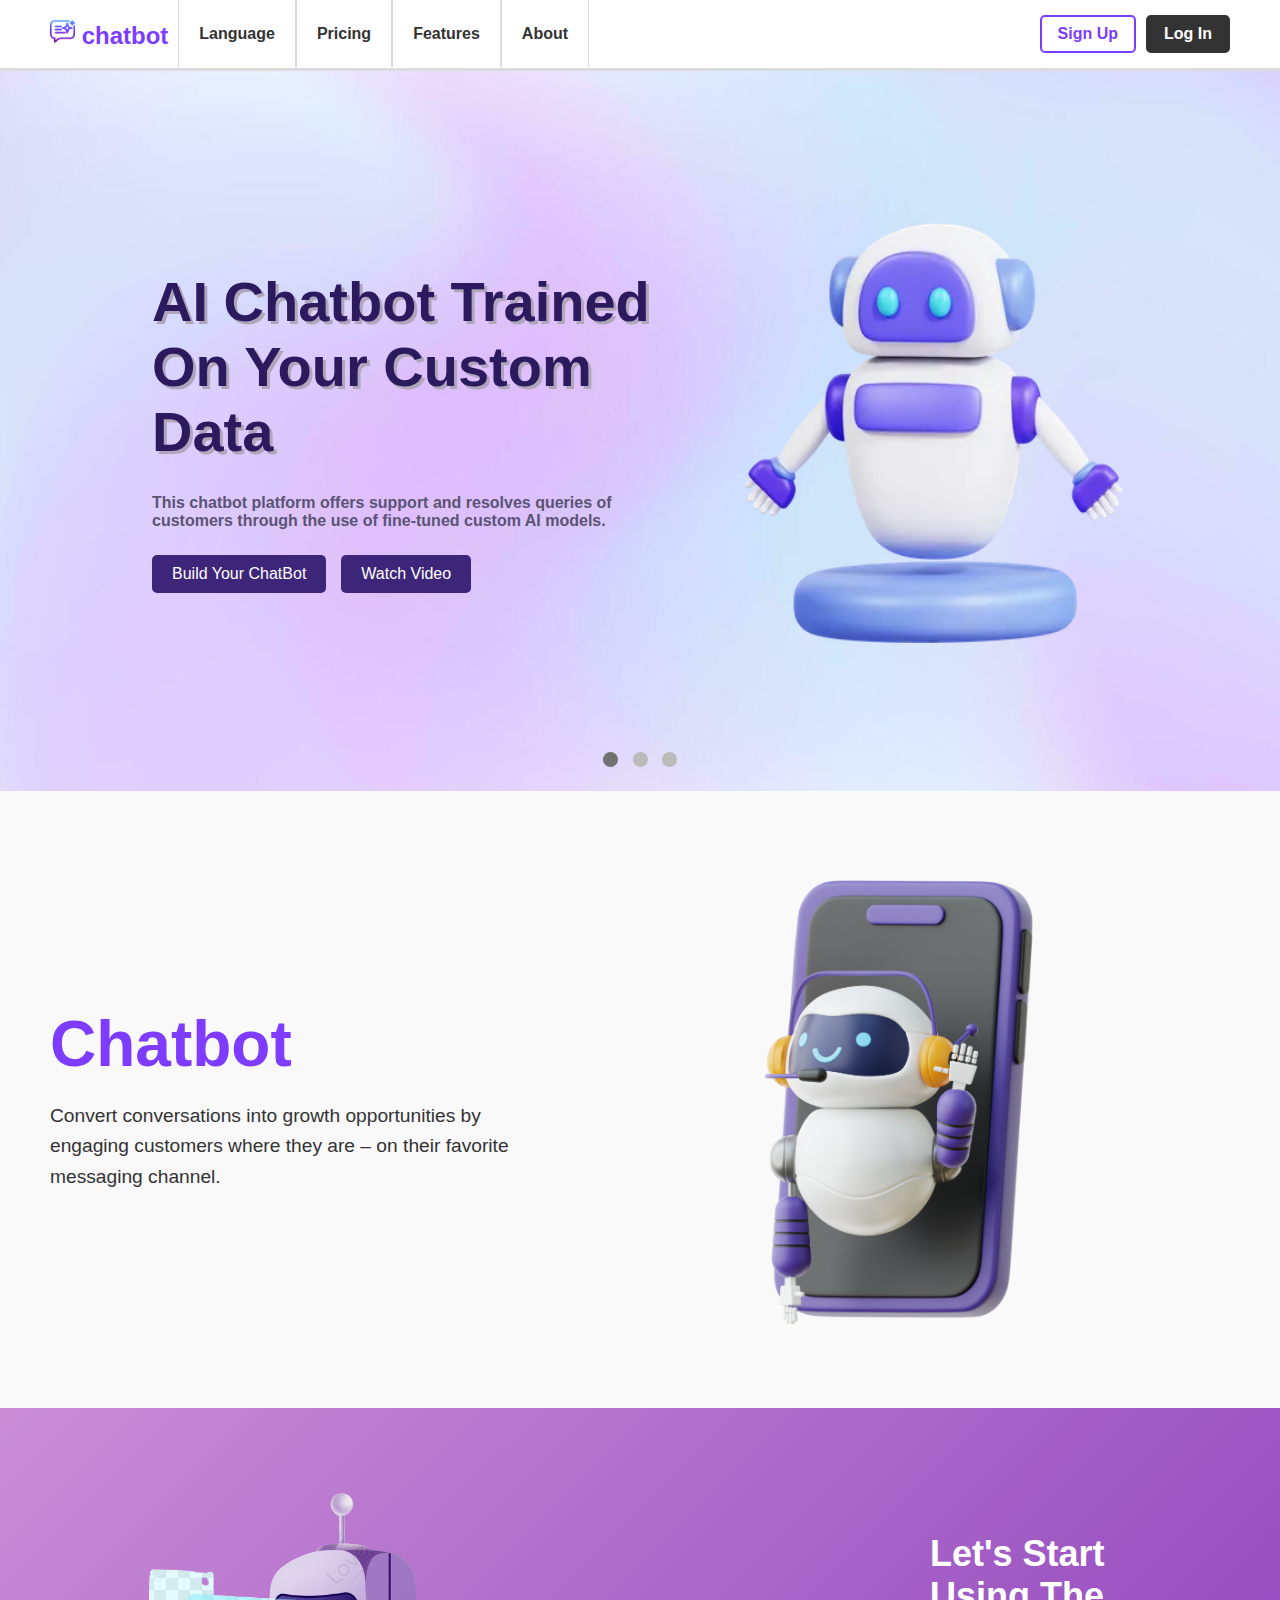
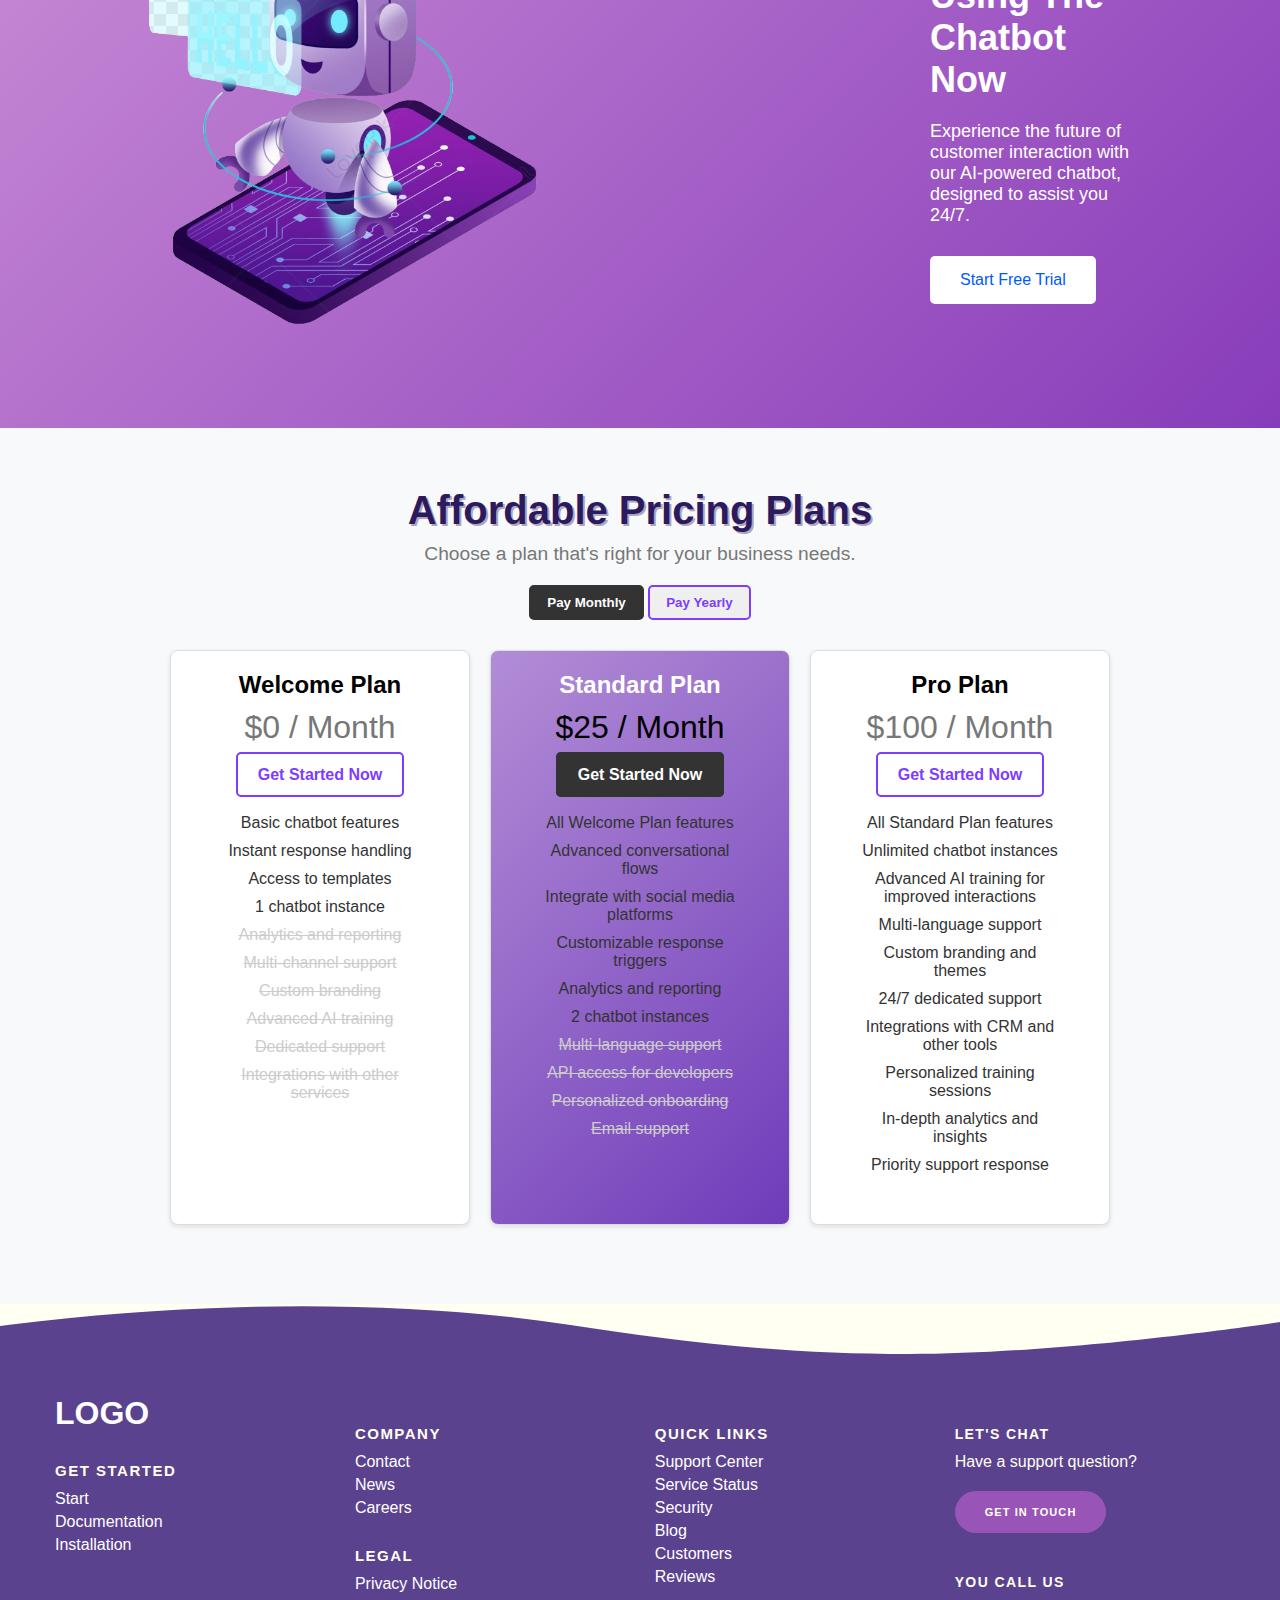
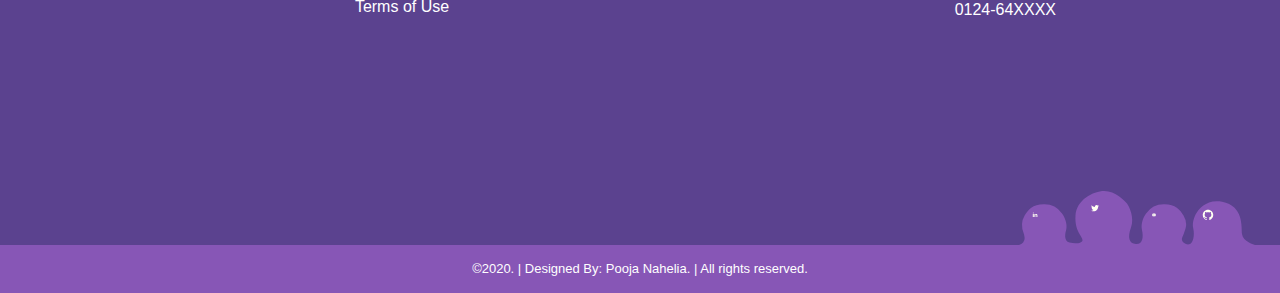
==== Language-Learning-Chatbot/public/index.html @ fe8f0acf "Add files via upload" ====
<!DOCTYPE html>
<html lang="en">
<head>
    <meta charset="UTF-8">
    <meta name="viewport" content="width=device-width, initial-scale=1.0">
    <title>Language Learning Chatbot</title>
    <link rel="stylesheet" href="../public/css/styles.css">
</head>
<body>
    <nav class="navbar">
        <div class="hamburger" id="hamburger">
            <div class="bar"></div>
            <div class="bar"></div>
            <div class="bar"></div>
        </div>
        <div class="logo">
            <a href="#">
                <img src="./images/ai-technology.png" id="logo-icon"alt="Chatbot">
                chatbot
            </a>
        </div>
        <ul class="nav-links" id="nav-links">
            <li class="dropdown">
                <a href="#" class="dropbtn">Language</a>
                <div class="dropdown-content">
                    <a href="#">English</a>
                    <a href="#">French</a>
                    <a href="#">Spanish</a>
                </div>
            </li>
            <li><a href="#">Pricing</a></li>
            <li><a href="#">Features</a></li>
            <li><a href="#">About</a></li>
        </ul>
        <div class="auth-buttons">
            <a href="#" class="signup-btn">Sign Up</a>
            <a href="#" class="login-btn">Log In</a>
        </div>
    </nav>

    <main>
        <!-- Slideshow container for entire hero section -->
        <div class="slideshow-container">
            <!-- First slide -->
            <section class="hero slide fade">
                <div class="hero-text">
                    <h1>AI Chatbot Trained On Your Custom Data</h1>
                    <p>This chatbot platform offers support and resolves queries of customers through the use of fine-tuned custom AI models.</p>
                    <div class="buttons">
                        <a class="button build-btn" href="#">Build Your ChatBot</a>
                        <a class="button watch-video-btn" href="#">Watch Video</a>
                    </div>
                </div>
                <div class="chatbot-image">
                    <img src="../public/images/6605347.webp" alt="Chatbot">
                </div>
            </section>

            <!-- Second slide -->
            <section class="hero slide fade">
                <div class="hero-text">
                    <h1>Transform Your Business with AI</h1>
                    <p>Our platform integrates AI with your business, enhancing customer engagement with powerful chatbots trained on your specific data.</p>
                    <div class="buttons">
                        <a class="button build-btn" href="#">Get Started</a>
                        <a class="button watch-video-btn" href="#">Learn More</a>
                    </div>
                </div>
            </section>

            <!-- Third slide -->
            <section class="hero slide fade">
                <div class="hero-text">
                    <h1>Enhance Your Customer Experience</h1>
                    <p>Provide 24/7 customer support and boost satisfaction using AI-powered chatbots tailored to your audience.</p>
                    <div class="buttons">
                        <a class="button build-btn" href="#">Start Now</a>
                        <a class="button watch-video-btn" href="#">Explore</a>
                    </div>
                </div>
            </section>
            <div class="slideshow-dots">
                <span class="dot" onclick="currentSlide(1)"></span>
                <span class="dot" onclick="currentSlide(2)"></span>
                <span class="dot" onclick="currentSlide(3)"></span>
            </div>
        </div>
        
        <!-- Chatbot Section -->
        <section class="chatbot-section">
            <div class="chatbot-container">
                <div class="chatbot-text">
                    <h2>Chatbot</h2>
                    <p>Convert conversations into growth opportunities by engaging customers where they are – on their favorite messaging channel.</p>
                </div>
                <div class="chatbot1-image">
                    <img src="./images/WhyConvoAi.png" alt="ConvoAI Illustration">
                </div>
            </div>
        </section>

       
    </main>
    <section class="block-section"> 
        <div class="block-image">
            <img src="./images/Intelligent-robot-digital-life-intelligence-technological-sense-luminous-efficiency_133025_wh860-removebg.png" alt="Chatbot Image" class="block-img">
        </div>
        <div class="block-content">
            <h1>Let's Start Using The Chatbot Now</h1>
            <p>Experience the future of customer interaction with our AI-powered chatbot, designed to assist you 24/7.</p>
            <button class="cta-btn">Start Free Trial</button>
        </div>
    </section>
    
    <!-- Pricing Section -->
    <section class="pricing-plans">
        <h1>Affordable Pricing Plans</h1>
        <p>Choose a plan that's right for your business needs.</p>
        <div class="toggle-buttons">
            <button class="toggle-btn active">Pay Monthly</button>
            <button class="toggle-btn">Pay Yearly</button>
        </div>
        <div class="plans-container">
            <!-- Welcome Plan -->
            <div class="plan">
                <h3>Welcome Plan</h3>
                <p class="price">$0 / Month</p>
                <a href="#" class="plan-btn">Get Started Now</a>
                <ul class="features-list" style="margin: 30px;">
                    <li>Basic chatbot features</li>
                    <li>Instant response handling</li>
                    <li>Access to templates</li>
                    <li>1 chatbot instance</li>
                    <li class="disabled">Analytics and reporting</li>
                    <li class="disabled">Multi-channel support</li>
                    <li class="disabled">Custom branding</li>
                    <li class="disabled">Advanced AI training</li>
                    <li class="disabled">Dedicated support</li>
                    <li class="disabled">Integrations with other services</li>
                </ul>
            </div>
            <!-- Standard Plan (Most Popular) -->
            <div class="plan popular">
                <h3>Standard Plan</h3>
                <p class="price" style="color: black;">$25 / Month</p>
                <a href="#" class="plan-btn">Get Started Now</a>
                <ul class="features-list" style="margin: 30px;">
                    <li>All Welcome Plan features</li>
                    <li>Advanced conversational flows</li>
                    <li>Integrate with social media platforms</li>
                    <li>Customizable response triggers</li>
                    <li>Analytics and reporting</li>
                    <li>2 chatbot instances</li>
                    <li class="disabled">Multi-language support</li>
                    <li class="disabled">API access for developers</li>
                    <li class="disabled">Personalized onboarding</li>
                    <li class="disabled">Email support</li>
                </ul>
            </div>
            <!-- Pro Plan -->
            <div class="plan">
                <h3>Pro Plan</h3>
                <p class="price">$100 / Month</p>
                <a href="#" class="plan-btn">Get Started Now</a>
                <ul class="features-list" style="margin: 30px;">
                    <li>All Standard Plan features</li>
                    <li>Unlimited chatbot instances</li>
                    <li>Advanced AI training for improved interactions</li>
                    <li>Multi-language support</li>
                    <li>Custom branding and themes</li>
                    <li>24/7 dedicated support</li>
                    <li>Integrations with CRM and other tools</li>
                    <li>Personalized training sessions</li>
                    <li>In-depth analytics and insights</li>
                    <li>Priority support response</li>
                </ul>
            </div>
        </div>
    </section>
    


<div class="pg-footer">
    <footer class="footer">
      <svg class="footer-wave-svg" xmlns="http://www.w3.org/2000/svg" viewBox="0 0 1200 100" preserveAspectRatio="none">
        <path class="footer-wave-path" d="M851.8,100c125,0,288.3-45,348.2-64V0H0v44c3.7-1,7.3-1.9,11-2.9C80.7,22,151.7,10.8,223.5,6.3C276.7,2.9,330,4,383,9.8 c52.2,5.7,103.3,16.2,153.4,32.8C623.9,71.3,726.8,100,851.8,100z"></path>
      </svg>
      <div class="footer-content">
        <div class="footer-content-column">
          <div class="footer-logo">
            <a class="footer-logo-link" href="#">
              <span class="hidden-link-text">LOGO</span>
              <h1>LOGO</h1>
            </a>
          </div>
          <div class="footer-menu">
            <h2 class="footer-menu-name"> Get Started</h2>
            <ul id="menu-get-started" class="footer-menu-list">
              <li class="menu-item menu-item-type-post_type menu-item-object-product">
                <a href="#">Start</a>
              </li>
              <li class="menu-item menu-item-type-post_type menu-item-object-product">
                <a href="#">Documentation</a>
              </li>
              <li class="menu-item menu-item-type-post_type menu-item-object-product">
                <a href="#">Installation</a>
              </li>
            </ul>
          </div>
        </div>
        <div class="footer-content-column">
          <div class="footer-menu">
            <h2 class="footer-menu-name"> Company</h2>
            <ul id="menu-company" class="footer-menu-list">
              <li class="menu-item menu-item-type-post_type menu-item-object-page">
                <a href="#">Contact</a>
              </li>
              <li class="menu-item menu-item-type-taxonomy menu-item-object-category">
                <a href="#">News</a>
              </li>
              <li class="menu-item menu-item-type-post_type menu-item-object-page">
                <a href="#">Careers</a>
              </li>
            </ul>
          </div>
          <div class="footer-menu">
            <h2 class="footer-menu-name"> Legal</h2>
            <ul id="menu-legal" class="footer-menu-list">
              <li class="menu-item menu-item-type-post_type menu-item-object-page menu-item-privacy-policy menu-item-170434">
                <a href="#">Privacy Notice</a>
              </li>
              <li class="menu-item menu-item-type-post_type menu-item-object-page">
                <a href="#">Terms of Use</a>
              </li>
            </ul>
          </div>
        </div>
        <div class="footer-content-column">
          <div class="footer-menu">
            <h2 class="footer-menu-name"> Quick Links</h2>
            <ul id="menu-quick-links" class="footer-menu-list">
              <li class="menu-item menu-item-type-custom menu-item-object-custom">
                <a target="_blank" rel="noopener noreferrer" href="#">Support Center</a>
              </li>
              <li class="menu-item menu-item-type-custom menu-item-object-custom">
                <a target="_blank" rel="noopener noreferrer" href="#">Service Status</a>
              </li>
              <li class="menu-item menu-item-type-post_type menu-item-object-page">
                <a href="#">Security</a>
              </li>
              <li class="menu-item menu-item-type-post_type menu-item-object-page">
                <a href="#">Blog</a>
              </li>
              <li class="menu-item menu-item-type-post_type_archive menu-item-object-customer">
                <a href="#">Customers</a></li>
              <li class="menu-item menu-item-type-post_type menu-item-object-page">
                <a href="#">Reviews</a>
              </li>
            </ul>
          </div>
        </div>
        <div class="footer-content-column">
          <div class="footer-call-to-action">
            <h2 class="footer-call-to-action-title"> Let's Chat</h2>
            <p class="footer-call-to-action-description"> Have a support question?</p>
            <a class="footer-call-to-action-button button" href="#" target="_self"> Get in Touch </a>
          </div>
          <div class="footer-call-to-action">
            <h2 class="footer-call-to-action-title"> You Call Us</h2>
            <p class="footer-call-to-action-link-wrapper"> <a class="footer-call-to-action-link" href="tel:0124-64XXXX" target="_self"> 0124-64XXXX </a></p>
          </div>
        </div>
        <div class="footer-social-links"> <svg class="footer-social-amoeba-svg" xmlns="http://www.w3.org/2000/svg" viewBox="0 0 236 54">
            <path class="footer-social-amoeba-path" d="M223.06,43.32c-.77-7.2,1.87-28.47-20-32.53C187.78,8,180.41,18,178.32,20.7s-5.63,10.1-4.07,16.7-.13,15.23-4.06,15.91-8.75-2.9-6.89-7S167.41,36,167.15,33a18.93,18.93,0,0,0-2.64-8.53c-3.44-5.5-8-11.19-19.12-11.19a21.64,21.64,0,0,0-18.31,9.18c-2.08,2.7-5.66,9.6-4.07,16.69s.64,14.32-6.11,13.9S108.35,46.5,112,36.54s-1.89-21.24-4-23.94S96.34,0,85.23,0,57.46,8.84,56.49,24.56s6.92,20.79,7,24.59c.07,2.75-6.43,4.16-12.92,2.38s-4-10.75-3.46-12.38c1.85-6.6-2-14-4.08-16.69a21.62,21.62,0,0,0-18.3-9.18C13.62,13.28,9.06,19,5.62,24.47A18.81,18.81,0,0,0,3,33a21.85,21.85,0,0,0,1.58,9.08,16.58,16.58,0,0,1,1.06,5A6.75,6.75,0,0,1,0,54H236C235.47,54,223.83,50.52,223.06,43.32Z"></path>
          </svg>
          <a class="footer-social-link linkedin" href="#" target="_blank">
            <span class="hidden-link-text">Linkedin</span>
            <svg class="footer-social-icon-svg" xmlns="http://www.w3.org/2000/svg"
              viewBox="0 0 30 30">
              <path class="footer-social-icon-path" d="M9,25H4V10h5V25z M6.501,8C5.118,8,4,6.879,4,5.499S5.12,3,6.501,3C7.879,3,9,4.121,9,5.499C9,6.879,7.879,8,6.501,8z M27,25h-4.807v-7.3c0-1.741-0.033-3.98-2.499-3.98c-2.503,0-2.888,1.896-2.888,3.854V25H12V9.989h4.614v2.051h0.065 c0.642-1.18,2.211-2.424,4.551-2.424c4.87,0,5.77,3.109,5.77,7.151C27,16.767,27,25,27,25z"></path>
            </svg>
          </a>
          <a class="footer-social-link twitter" href="#" target="_blank">
            <span class="hidden-link-text">Twitter</span>
            <svg class="footer-social-icon-svg" xmlns="http://www.w3.org/2000/svg" viewBox="0 0 26 26">
              <path class="footer-social-icon-path" d="M 25.855469 5.574219 C 24.914063 5.992188 23.902344 6.273438 22.839844 6.402344 C 23.921875 5.75 24.757813 4.722656 25.148438 3.496094 C 24.132813 4.097656 23.007813 4.535156 21.8125 4.769531 C 20.855469 3.75 19.492188 3.113281 17.980469 3.113281 C 15.082031 3.113281 12.730469 5.464844 12.730469 8.363281 C 12.730469 8.773438 12.777344 9.175781 12.867188 9.558594 C 8.503906 9.339844 4.636719 7.246094 2.046875 4.070313 C 1.59375 4.847656 1.335938 5.75 1.335938 6.714844 C 1.335938 8.535156 2.261719 10.140625 3.671875 11.082031 C 2.808594 11.054688 2 10.820313 1.292969 10.425781 C 1.292969 10.449219 1.292969 10.46875 1.292969 10.492188 C 1.292969 13.035156 3.101563 15.15625 5.503906 15.640625 C 5.0625 15.761719 4.601563 15.824219 4.121094 15.824219 C 3.78125 15.824219 3.453125 15.792969 3.132813 15.730469 C 3.800781 17.8125 5.738281 19.335938 8.035156 19.375 C 6.242188 20.785156 3.976563 21.621094 1.515625 21.621094 C 1.089844 21.621094 0.675781 21.597656 0.265625 21.550781 C 2.585938 23.039063 5.347656 23.90625 8.3125 23.90625 C 17.96875 23.90625 23.25 15.90625 23.25 8.972656 C 23.25 8.742188 23.246094 8.515625 23.234375 8.289063 C 24.261719 7.554688 25.152344 6.628906 25.855469 5.574219 "></path>
            </svg>
          </a>
          <a class="footer-social-link youtube" href="#" target="_blank">
            <span class="hidden-link-text">Youtube</span>
            <svg class="footer-social-icon-svg" xmlns="http://www.w3.org/2000/svg" viewBox="0 0 30 30">
              <path class="footer-social-icon-path" d="M 15 4 C 10.814 4 5.3808594 5.0488281 5.3808594 5.0488281 L 5.3671875 5.0644531 C 3.4606632 5.3693645 2 7.0076245 2 9 L 2 15 L 2 15.001953 L 2 21 L 2 21.001953 A 4 4 0 0 0 5.3769531 24.945312 L 5.3808594 24.951172 C 5.3808594 24.951172 10.814 26.001953 15 26.001953 C 19.186 26.001953 24.619141 24.951172 24.619141 24.951172 L 24.621094 24.949219 A 4 4 0 0 0 28 21.001953 L 28 21 L 28 15.001953 L 28 15 L 28 9 A 4 4 0 0 0 24.623047 5.0546875 L 24.619141 5.0488281 C 24.619141 5.0488281 19.186 4 15 4 z M 12 10.398438 L 20 15 L 12 19.601562 L 12 10.398438 z"></path>
            </svg>
          </a>
          <a class="footer-social-link github" href="#" target="_blank">
            <span class="hidden-link-text">Github</span>
            <svg class="footer-social-icon-svg" xmlns="http://www.w3.org/2000/svg" viewBox="0 0 32 32">
              <path class="footer-social-icon-path" d="M 16 4 C 9.371094 4 4 9.371094 4 16 C 4 21.300781 7.4375 25.800781 12.207031 27.386719 C 12.808594 27.496094 13.027344 27.128906 13.027344 26.808594 C 13.027344 26.523438 13.015625 25.769531 13.011719 24.769531 C 9.671875 25.492188 8.96875 23.160156 8.96875 23.160156 C 8.421875 21.773438 7.636719 21.402344 7.636719 21.402344 C 6.546875 20.660156 7.71875 20.675781 7.71875 20.675781 C 8.921875 20.761719 9.554688 21.910156 9.554688 21.910156 C 10.625 23.746094 12.363281 23.214844 13.046875 22.910156 C 13.15625 22.132813 13.46875 21.605469 13.808594 21.304688 C 11.144531 21.003906 8.34375 19.972656 8.34375 15.375 C 8.34375 14.0625 8.8125 12.992188 9.578125 12.152344 C 9.457031 11.851563 9.042969 10.628906 9.695313 8.976563 C 9.695313 8.976563 10.703125 8.65625 12.996094 10.207031 C 13.953125 9.941406 14.980469 9.808594 16 9.804688 C 17.019531 9.808594 18.046875 9.941406 19.003906 10.207031 C 21.296875 8.65625 22.300781 8.976563 22.300781 8.976563 C 22.957031 10.628906 22.546875 11.851563 22.421875 12.152344 C 23.191406 12.992188 23.652344 14.0625 23.652344 15.375 C 23.652344 19.984375 20.847656 20.996094 18.175781 21.296875 C 18.605469 21.664063 18.988281 22.398438 18.988281 23.515625 C 18.988281 25.121094 18.976563 26.414063 18.976563 26.808594 C 18.976563 27.128906 19.191406 27.503906 19.800781 27.386719 C 24.566406 25.796875 28 21.300781 28 16 C 28 9.371094 22.628906 4 16 4 Z "></path>
            </svg>
          </a>
        </div>
      </div>
      <div class="footer-copyright">
        <div class="footer-copyright-wrapper">
          <p class="footer-copyright-text">
            <a class="footer-copyright-link" href="#" target="_self"> ©2020. | Designed By: Pooja Nahelia. | All rights reserved. </a>
          </p>
        </div>
      </div>
    </footer>
  </div>


    <script src="./js/script.js"></script>
</body>
</html>
---- Language-Learning-Chatbot/public/css/styles.css ----
* {
  margin: 0;
  padding: 0;
  box-sizing: border-box;
}

body {
  font-family: 'Arial', sans-serif;
}

.ris {
  display: none;
  flex-direction: column;
  cursor: pointer;
}

.bar {
  width: 25px;
  height: 3px;
  background-color: white;
  margin: 4px;
}

/* Slideshow styles */
.slideshow-container {
  max-height: 80vh;
  position: relative;
  margin: auto;
  overflow: hidden;
}

.hero {
  display: flex;
  justify-content: space-between;
  align-items: center;
  padding: 50px 30px;
  /*background-color: #e4dee8;*/
  height: 80vh; /* Adjust the height of the hero section */
}

.hero-text {
  margin-left: 10%;
  max-width: 600px;
}

.hero-text h1 {
  font-size: 3.5em;
  text-shadow: 3px 3px #afa6bb;
  margin-bottom: 30px;
  color: #2b1a5e;
}

.hero-text p {
  margin-bottom: 25px;
  font-size: 1rem;
  font-weight: 600;
  color: #5b5374;
}

.buttons {
  display: flex;
  gap: 15px;
}

.button {
  background-color: #3d2679;
  color: white;
  padding: 10px 20px;
  text-decoration: none;
  border-radius: 5px;
  transition: background-color 0.3s;
}

.button:hover {
  background-color: #2a1b57;
}

.chatbot-image {
  margin-right: 5%;
}

.chatbot-image img {
  width: 500px;
  height: 550px;
  max-height: 100%; /* Ensure the image does not overflow */
}

/* Slideshow dot styles */
.slideshow-dots {
  text-align: center;
  position: absolute;
  bottom: 20px;
  width: 100%;
}

.slideshow-dots .dot {
  cursor: pointer;
  height: 15px;
  width: 15px;
  margin: 0 5px;
  background-color: #bbb;
  border-radius: 50%;
  display: inline-block;
  transition: background-color 0.3s;
}

.slideshow-dots .dot:hover, .slideshow-dots .dot.active {
  background-color: #717171;
}
.hero:nth-child(1) {
  background: url('../images/purple-pastel-color-textures-gradient-background-for-cover-print-and-web-design-free-vector.jpg') no-repeat center center/cover;
}
.hero:nth-child(2) {
  background: url('../images/background2.jpg') no-repeat center center/cover;
}

.hero:nth-child(3) {
  background: url('../images/background1.jpg') no-repeat center center/cover;
}

/* Navbar */
.navbar {
  display: flex;
  justify-content: flex-start;
  align-items: center;
  padding: 15px 50px;
  background-color: #ffffff;
  border-bottom: 3px solid #dcdcdc;
}

.nav-links {
  display: flex;
  list-style: none;
  flex-grow: 1; 
  margin: 0;
  padding: 0;
  list-style: none;
}

/* Logo */
.logo a {
  font-size: 24px;
  color: #7d3cff;
  text-decoration: none;
  font-weight: bold;
  margin-right: 10px;
}

.nav-links a {
  text-decoration: none;
  color: #333;
  font-size: 16px;
  font-weight: 600;
  border-left: 1px solid #dcdcdc;
  border-right: 1px solid #dcdcdc;
  padding: 25px 20px 25px 20px;
}

.nav-links a:hover {
  color: #7d3cff;
}

/* Dropdown Menu */
.dropdown {
  position: relative;
}

.dropdown-content {
  display: none;
  position: absolute;
  background-color: white;
  box-shadow: 0 8px 16px rgba(0, 0, 0, 0.1);
  z-index: 1;
  top: 100%;
  left: 0;
}

.dropdown:hover .dropdown-content {
  display: block;
}

.dropdown-content a {
  padding: 10px 15px;
  display: block;
  text-decoration: none;
  color: #333;
}

.dropdown-content a:hover {
  background-color: #f0f0f0;
}

.auth-buttons {
  display: flex;
  gap: 10px;
}

.signup-btn,
.login-btn {
  padding: 8px 16px;
  text-decoration: none;
  border-radius: 5px;
  border: 2px solid #7d3cff;
  font-weight: bold;
  color: #7d3cff;
  transition: 0.3s;
}

.signup-btn:hover,
.login-btn:hover {
  background-color: #7d3cff;
  color: white;
}

.login-btn {
  background-color: #333;
  color: white;
  border: 2px solid #333;
}

.login-btn:hover {
  background-color: #7d3cff;
  border-color: #7d3cff;
}

#logo-icon{
  width: 25px;
  height: 25px;
}

@media (max-width: 768px) {
  .nav-links {
      display: none;
      flex-direction: column;
      width: 100%;
      position: absolute;
      top: 60px;
      left: 0;
      background-color: #dcc2ff;
      gap: 10px;
      z-index: 10;
      margin-top: 14px;
  }
  .hero:nth-child(1), .hero:nth-child(2),
  .hero:nth-child(3) {
    background: url('../images/purple-pastel-color-textures-gradient-background-for-cover-print-and-web-design-free-vector.jpg') no-repeat center center/cover;
  }

  .hero:nth-child(1) .chatbot-image {
    display: none;
  }
  .navbar{
    padding: 15px 15px
  }
  .logo{
    flex-grow: 10;
  }
  .auth-buttons {
      gap: 10px;
      margin-top: 10px;
      margin-left: 5%;
      padding-right: 0;
  }

  .nav-links li {
      text-align: center;
      padding: 15px 0;
  }

  .ris {
      display: flex;
  }

  .nav-links li a {
      color: black;
      border: none;
  }

  .nav-links.active {
      display: flex;
  }

  .hero {
      flex-direction: column;
      text-align: center;
      height: auto;
  }

  .hero-text {
      max-width: 100%;
      margin-left: 0;
  }

  .chatbot-image {
      margin-right: 0;
      margin-top: 20px;
  }

  .chatbot-image img {
      width: 80%;
  }
}

.hamburger {
  display: none;
  flex-direction: column;
  cursor: pointer;
  margin-right: 20px;
}

.hamburger .bar {
  width: 20px;
  height: 2px;
  background-color: #7d3cff;
}

/* Responsive Menu Toggle */
@media (max-width: 768px) {
  .hamburger {
      display: flex;
  }

  .nav-links.active {
      display: flex;
  }

  .nav-links li {
      text-align: center;
      padding: 15px 0;
  }
}

/* chatbot Section */
.chatbot-section {
  padding: 80px 50px;
  background-color: #f9f9f9;
}

.chatbot-container {
  display: flex;
  justify-content: space-between;
  align-items: center;
  max-width: 1200px;
  margin: 0 auto;
}

.chatbot-text {
  flex: 1;
  max-width: 50%;
  margin-right: 20%;
}

.chatbot-text h2 {
  font-size: 4rem;
  color: #7d3cff;
  font-weight: bold;
  margin-bottom: 20px;
}

.chatbot-text p {
  font-size: 1.2rem;
  color: #333;
  line-height: 1.6;
}

.chatbot1-image {
  flex: 1;
  max-width: 50%;
}

.chatbot1-image img {
  width: 60%;
  height: auto;
}













/* Core Features Section */
.features-section {
  padding: 80px 50px;
  background-color: #f0f5fa;
  text-align: center;
  position: relative;
}

.features-section h1 {
  font-size: 36px;
  margin-bottom: 20px;
}

.features-section p {
  font-size: 16px;
  color: #777;
  margin-bottom: 40px;
}

.features {
  display: flex;
  justify-content: center;
  gap: 40px;
  position: relative;
}

.feature-item {
  text-align: center;
  position: relative;
}

.circle {
  border-radius: 50%;
  display: flex;
  align-items: center;
  justify-content: center;
  background-color: #00cfff;
  color: white;
  font-size: 36px;
  font-weight: bold;
  margin-bottom: 10px;
  position: relative;
  z-index: 1;
}

.large-circle {
  width: 200px;
  height: 200px;
}

.medium-circle {
  width: 150px;
  height: 150px;
  background-color: #4dcfff;
}

.small-circle {
  width: 100px;
  height: 100px;
  background-color: #00a8ff;
}

.feature-title {
  font-weight: bold;
  margin: 10px 0;
}

.lines {
  position: absolute;
  top: 0;
  left: 0;
  width: 100%;
  height: 100%;
  pointer-events: none;
  z-index: 0;
}
































.pricing-plans {
  text-align: center;
  padding: 60px 20px;
  background-color: #f8f9fa;
}

.pricing-plans h1 {
  font-size: 2.5em;
  margin-bottom: 10px;
  text-shadow: 2px 2px #afa6bb;
  color: #2b1a5e;
}

.pricing-plans p {
  margin-bottom: 20px;
  font-size: 1.2em;
  color: #777;
}


.toggle-buttons {
  margin-bottom: 30px;
}


.toggle-btn {
  padding: 8px 16px;
  text-decoration: none;
  border-radius: 5px;
  border: 2px solid #7d3cff;
  font-weight: bold;
  color: #7d3cff;
  transition: 0.3s;
  cursor: pointer;
}


.toggle-btn.active {
  background-color: #333;
  color: white;
  border: 2px solid #333;
}


.toggle-btn:hover {
  background-color: #7d3cff;
  color: white;
  border-color: #7d3cff;
}


.plans-container {
  display: flex;
  justify-content: center;
  gap: 20px;
  flex-wrap: wrap; 
}

.plan {
  background-color: #fff;
  border: 1px solid #ddd;
  border-radius: 8px;
  padding: 20px;
  width: 300px;
  box-shadow: 0px 2px 5px rgba(0, 0, 0, 0.1);
  margin-bottom: 20px; }

.plan.popular {
  background: linear-gradient(-45deg, #6f3cba, #b28dd6); 
  color: white;
}

.plan.popular .plan-btn {
  background-color: #333;
  color: white;
  border: 2px solid #333;
}

.plan.popular .plan-btn:hover {
  background-color: #7d3cff;
  border-color: #7d3cff;
}

.plan h3 {
  font-size: 1.5em;
  margin-bottom: 10px;
}

.plan .price {
  font-size: 2em;
  margin-bottom: 20px;
}

.plan-btn {
  margin: 20px 0; 
  padding: 12px 20px; 
  text-decoration: none;
  border-radius: 5px;
  font-weight: bold;
  transition: 0.3s;
  border: 2px solid #7d3cff;
  color: #7d3cff;
}

.plan-btn:hover {
  background-color: #7d3cff;
  color: white;
}

.features-list {
  list-style: none;
  padding: 0;
}

.features-list li {
  margin: 10px 0;
  font-size: 1em;
  color: #333;
}

.features-list li.disabled {
  color: #ccc;
  text-decoration: line-through;
}

/* Media Query for Mobile Devices */
@media (max-width: 768px) {
  .plans-container {
    flex-direction: column; 
    align-items: center;
  }

  .plan {
    width: 90%; 
  }

  .pricing-plans h1 {
    font-size: 2em; 
  }

  .pricing-plans p {
    font-size: 1em;
  }

  .plan h3 {
    font-size: 1.3em;
  }

  .plan .price {
    font-size: 1.8em;
  }
}






/**********************************/









.block-section {
  display: flex;
  justify-content: space-between;
  align-items: center;
  padding: 50px;
  background-image: linear-gradient(-45deg, #883cba, #ca8dd6);
  color: white;
}

.block-content {
  margin-right: 100px;
  max-width: 500px;
}

.block-content h1 {
  font-size: 36px;
  margin-bottom: 20px;
}

.block-content p {
  font-size: 18px;
  margin-bottom: 30px;
}

.cta-btn {
  background-color: white;
  color: #0058FF;
  padding: 15px 30px;
  font-size: 16px;
  border: none;
  border-radius: 5px;
  cursor: pointer;
  transition: background-color 0.3s;
}

.cta-btn:hover {
  background-color: #e0e0e0;
}

.block-image {
  flex-shrink: 0; 
  padding-left: 20px; 
}

.block-img {
  width: 60%; 
  height: auto; 
}




/* Media query for mobile responsiveness */
@media (max-width: 768px) {
  .block-section {
    flex-direction: column; 
    text-align: center; 
    padding: 20px;
  }

  .block-content {
    margin: 0;
    max-width: 100%; 
  }

  .block-content h1 {
    font-size: 28px; 
  }

  .block-content p {
    font-size: 16px;
  }

  .cta-btn {
    padding: 12px 20px;
    font-size: 14px;
  }

  .block-image {
    padding-left: 0;
    margin-bottom: 20px; 
  }

  .block-img {
    width: 80%; 
  }
}

@media (max-width: 480px) {
  .block-content h1 {
    font-size: 24px; 
  }

  .block-content p {
    font-size: 14px;
  }

  .block-img {
    width: 100%; 
  }

  .cta-btn {
    padding: 10px 18px;
    font-size: 12px;
  }
}



































a {
  color: #fff;
  text-decoration: none;
}
.pg-footer {
  font-family: 'Roboto', sans-serif;
}


.footer {
    background-color: #5b428f;
    color: #fff;
}
.footer-wave-svg {
    background-color: transparent;
    display: block;
    height: 30px;
    position: relative;
    top: -1px;
    width: 100%;
}
.footer-wave-path {
    fill: #fffff2;
}

.footer-content {
    margin-left: auto;
    margin-right: auto;
    max-width: 1230px;
    padding: 40px 15px 450px;
    position: relative;
}

.footer-content-column {
    box-sizing: border-box;
    float: left;
    padding-left: 15px;
    padding-right: 15px;
    width: 100%;
    color: #fff;
}

.footer-content-column ul li a {
  color: #fff;
  text-decoration: none;
}

.footer-logo-link {
    display: inline-block;
}
.footer-menu {
    margin-top: 30px;
}

.footer-menu-name {
    color: #fffff2;
    font-size: 15px;
    font-weight: 900;
    letter-spacing: .1em;
    line-height: 18px;
    margin-bottom: 0;
    margin-top: 0;
    text-transform: uppercase;
}
.footer-menu-list {
    list-style: none;
    margin-bottom: 0;
    margin-top: 10px;
    padding-left: 0;
}
.footer-menu-list li {
    margin-top: 5px;
}

.footer-call-to-action-description {
    color: #fffff2;
    margin-top: 10px;
    margin-bottom: 20px;
}
.footer-call-to-action-button:hover {
    background-color: #fffff2;
    color: #00bef0;
}
.button:last-of-type {
    margin-right: 0;
}
.footer-call-to-action-button {
    background-color: #9954b7;
    border-radius: 21px;
    color: #fffff2;
    display: inline-block;
    font-size: 11px;
    font-weight: 900;
    letter-spacing: .1em;
    line-height: 18px;
    padding: 12px 30px;
    margin: 0 10px 10px 0;
    text-decoration: none;
    text-transform: uppercase;
    transition: background-color .2s;
    cursor: pointer;
    position: relative;
}
.footer-call-to-action {
    margin-top: 30px;
}
.footer-call-to-action-title {
    color: #fffff2;
    font-size: 14px;
    font-weight: 900;
    letter-spacing: .1em;
    line-height: 18px;
    margin-bottom: 0;
    margin-top: 0;
    text-transform: uppercase;
}
.footer-call-to-action-link-wrapper {
    margin-bottom: 0;
    margin-top: 10px;
    color: #fff;
    text-decoration: none;
}
.footer-call-to-action-link-wrapper a {
    color: #fff;
    text-decoration: none;
}





.footer-social-links {
    bottom: 0;
    height: 54px;
    position: absolute;
    right: 0;
    width: 236px;
}

.footer-social-amoeba-svg {
    height: 54px;
    left: 0;
    display: block;
    position: absolute;
    top: 0;
    width: 236px;
}

.footer-social-amoeba-path {
    fill: #8756b6;
}

.footer-social-link.linkedin {
    height: 26px;
    left: 3px;
    top: 11px;
    width: 26px;
}

.footer-social-link {
    display: block;
    padding: 10px;
    position: absolute;
}

.hidden-link-text {
    position: absolute;
    clip: rect(1px 1px 1px 1px);
    clip: rect(1px,1px,1px,1px);
    -webkit-clip-path: inset(0px 0px 99.9% 99.9%);
    clip-path: inset(0px 0px 99.9% 99.9%);
    overflow: hidden;
    height: 1px;
    width: 1px;
    padding: 0;
    border: 0;
    top: 50%;
}

.footer-social-icon-svg {
    display: block;
}

.footer-social-icon-path {
    fill: #fffff2;
    transition: fill .2s;
}

.footer-social-link.twitter {
    height: 28px;
    left: 62px;
    top: 3px;
    width: 28px;
}

.footer-social-link.youtube {
    height: 24px;
    left: 123px;
    top: 12px;
    width: 24px;
}

.footer-social-link.github {
    height: 34px;
    left: 172px;
    top: 7px;
    width: 34px;
}

.footer-copyright {
    background-color: #8756b6;
    color: #fff;
    padding: 15px 30px;
  text-align: center;
}

.footer-copyright-wrapper {
    margin-left: auto;
    margin-right: auto;
    max-width: 1200px;
}

.footer-copyright-text {
  color: #fff;
    font-size: 13px;
    font-weight: 400;
    line-height: 18px;
    margin-bottom: 0;
    margin-top: 0;
}

.footer-copyright-link {
    color: #fff;
    text-decoration: none;
}







/* Media Query For different screens */
@media (min-width:320px) and (max-width:479px)  { /* smartphones, portrait iPhone, portrait 480x320 phones (Android) */
  .footer-content {
    margin-left: auto;
    margin-right: auto;
    max-width: 1230px;
    padding: 40px 15px 1050px;
    position: relative;
  }
}
@media (min-width:480px) and (max-width:599px)  { /* smartphones, Android phones, landscape iPhone */
  .footer-content {
    margin-left: auto;
    margin-right: auto;
    max-width: 1230px;
    padding: 40px 15px 1050px;
    position: relative;
  }
}
@media (min-width:600px) and (max-width: 800px)  { /* portrait tablets, portrait iPad, e-readers (Nook/Kindle), landscape 800x480 phones (Android) */
  .footer-content {
    margin-left: auto;
    margin-right: auto;
    max-width: 1230px;
    padding: 40px 15px 1050px;
    position: relative;
  }
}
@media (min-width:801px)  { /* tablet, landscape iPad, lo-res laptops ands desktops */

}
@media (min-width:1025px) { /* big landscape tablets, laptops, and desktops */

}
@media (min-width:1281px) { /* hi-res laptops and desktops */

}




@media (min-width: 760px) {
  .footer-content {
      margin-left: auto;
      margin-right: auto;
      max-width: 1230px;
      padding: 40px 15px 450px;
      position: relative;
  }

  .footer-wave-svg {
      height: 50px;
  }

  .footer-content-column {
      width: 24.99%;
  }
}
@media (min-width: 568px) {
  /* .footer-content-column {
      width: 49.99%;
  } */
}
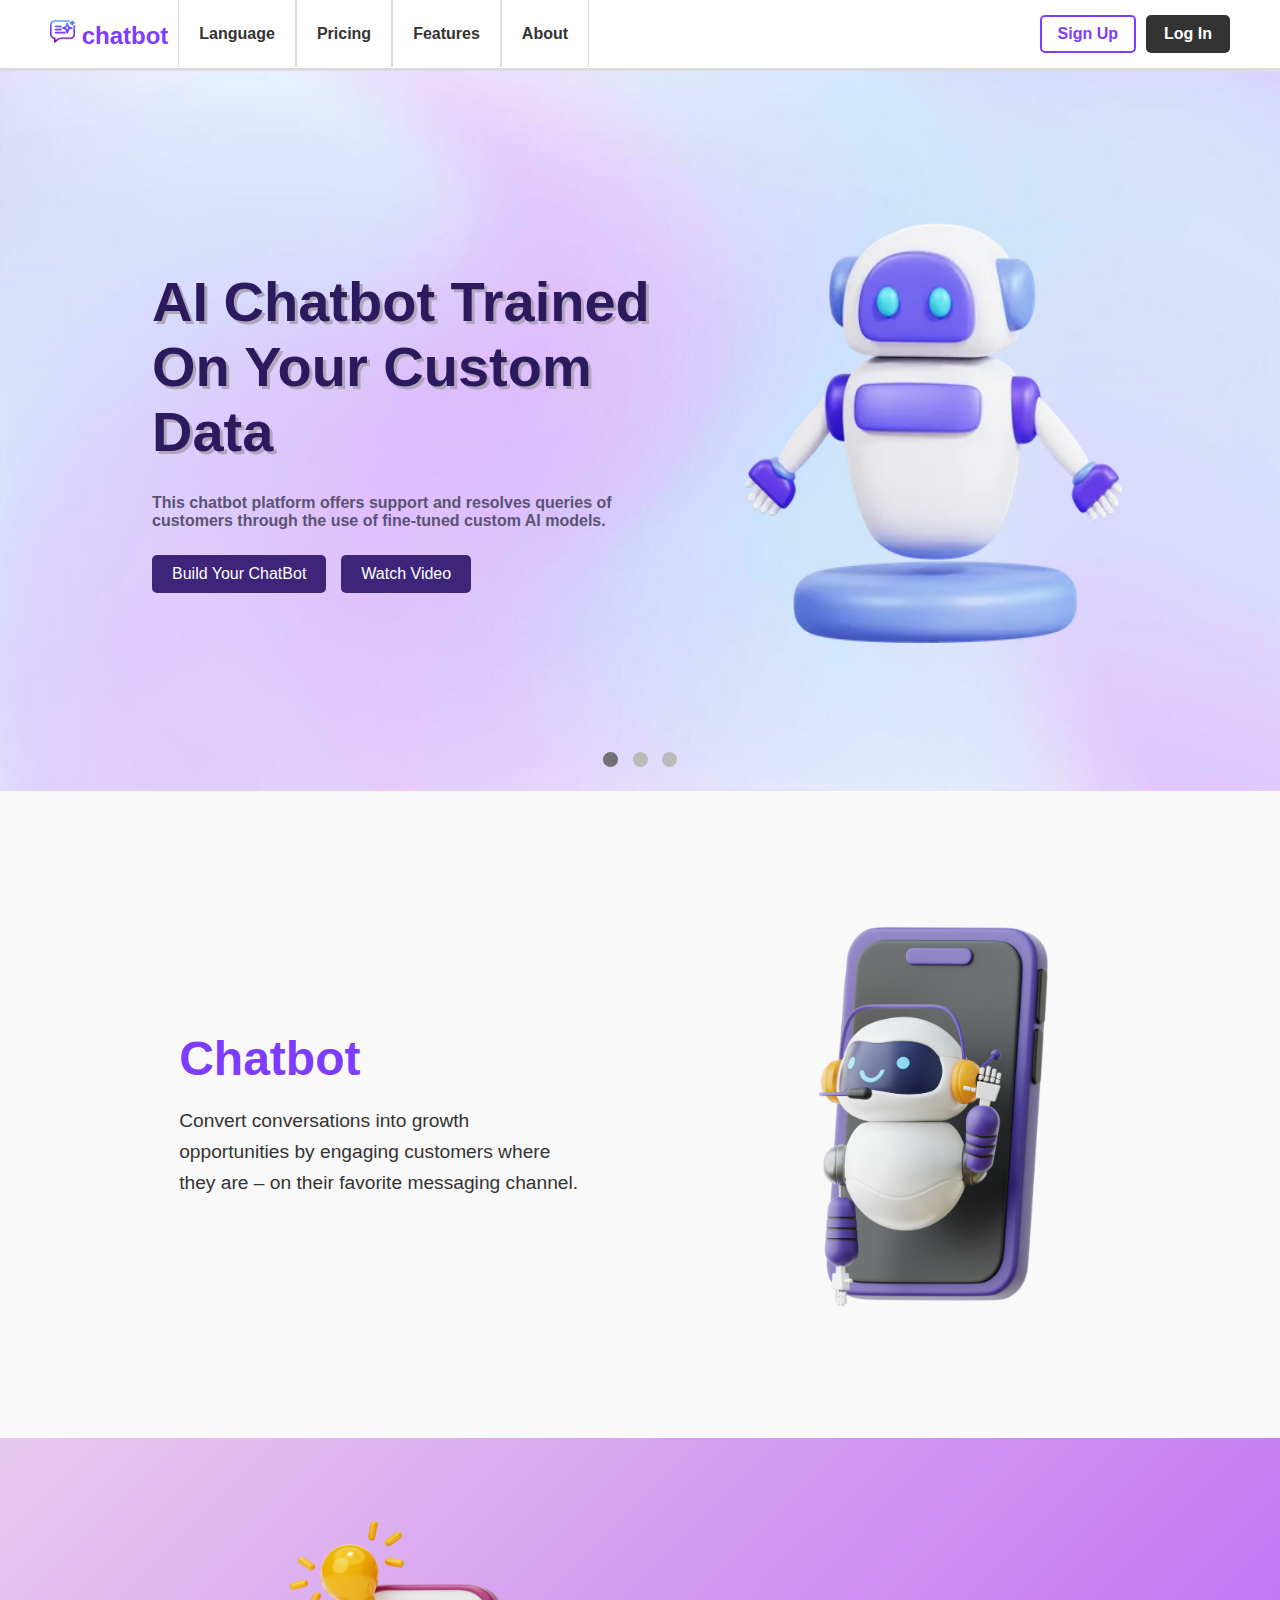
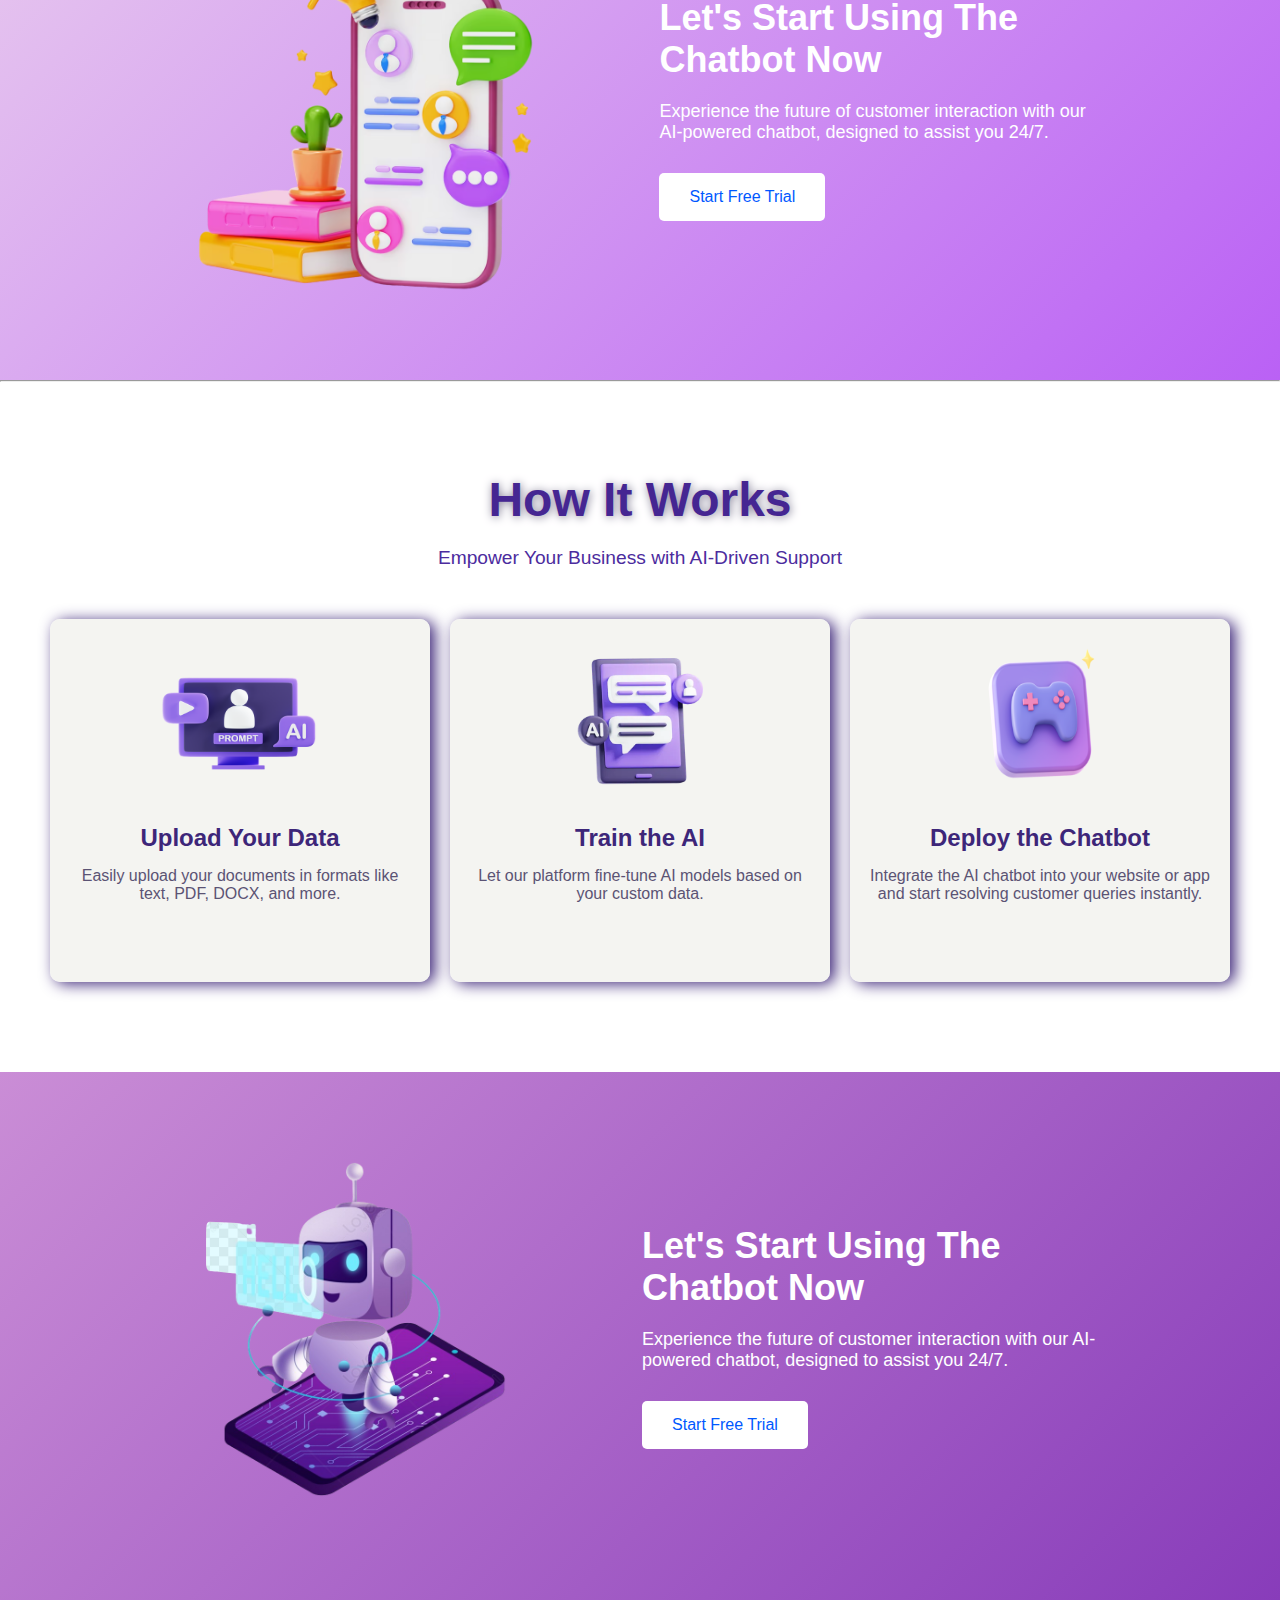
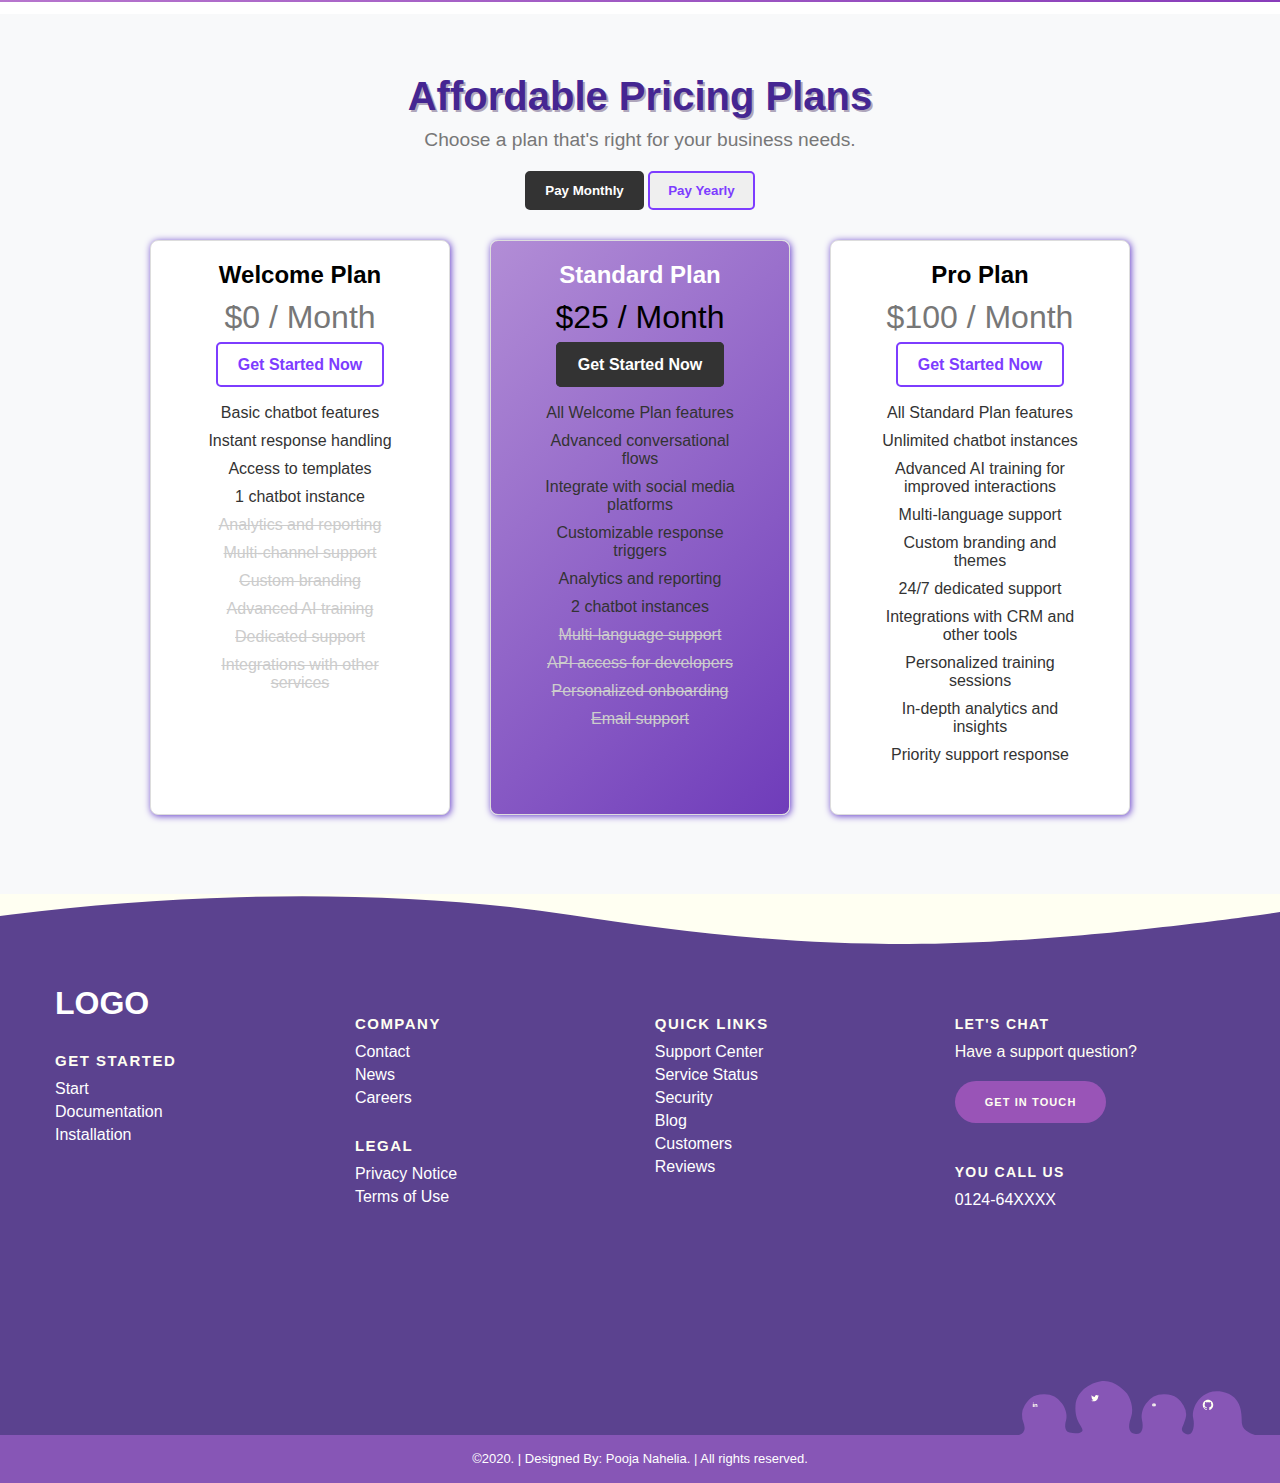
==== commit 719212a2: "updated front page" ====
--- a/Language-Learning-Chatbot/public/index.html
+++ b/Language-Learning-Chatbot/public/index.html
@@ -101,6 +101,44 @@
 
        
     </main>
+    <section class="block-section1"> 
+        <div class="block-image">
+            <img src="./images/Screenshot 2024-10-18 221736-Photoroom.png" alt="Chatbot Image" class="block-img">
+        </div>
+        <div class="block-content">
+            <h1>Let's Start Using The Chatbot Now</h1>
+            <p>Experience the future of customer interaction with our AI-powered chatbot, designed to assist you 24/7.</p>
+            <button class="cta-btn">Start Free Trial</button>
+        </div>
+    </section>
+    <hr>
+    <section class="how-it-works">
+        <div class="container">
+          <h2>How It Works</h2>
+          <p>Empower Your Business with AI-Driven Support</p>
+          <div class="steps">
+            <!-- Step 1 -->
+            <div class="step">
+              <img src="./images/ai-video-3d-icon-download-in-png-blend-fbx-gltf-file-formats--content-advertising-technology-artificial-intelligence-pack-science-icons-9473241.webp" alt="Upload Data">
+              <h3>Upload Your Data</h3>
+              <p>Easily upload your documents in formats like text, PDF, DOCX, and more.</p>
+            </div>
+            <!-- Step 2 -->
+            <div class="step">
+              <img src="./images/9473245.webp" alt="Train AI">
+              <h3>Train the AI</h3>
+              <p>Let our platform fine-tune AI models based on your custom data.</p>
+            </div>
+            <!-- Step 3 -->
+            <div class="step">
+              <img src="./images/3d-render-of-purple-game-controller-joystick-side-icon-for-ui-ux-web-mobile-apps-social-media-ads-design-png.webp" alt="Deploy Chatbot">
+              <h3>Deploy the Chatbot</h3>
+              <p>Integrate the AI chatbot into your website or app and start resolving customer queries instantly.</p>
+            </div>
+          </div>
+        </div>
+      </section>
+
     <section class="block-section"> 
         <div class="block-image">
             <img src="./images/Intelligent-robot-digital-life-intelligence-technological-sense-luminous-efficiency_133025_wh860-removebg.png" alt="Chatbot Image" class="block-img">
--- a/Language-Learning-Chatbot/public/css/styles.css
+++ b/Language-Learning-Chatbot/public/css/styles.css
@@ -236,7 +236,7 @@
       position: absolute;
       top: 60px;
       left: 0;
-      background-color: #dcc2ff;
+      background-color: #f7f1ff;
       gap: 10px;
       z-index: 10;
       margin-top: 14px;
@@ -249,12 +249,20 @@
   .hero:nth-child(1) .chatbot-image {
     display: none;
   }
+  .buttons {
+    justify-content: center;
+    align-items: center; 
+    margin-bottom: 20px; 
+    left: 50%;
+  }
   .navbar{
-    padding: 15px 15px
-  }
+    padding: 15px 15px;
+  }
+
   .logo{
     flex-grow: 10;
   }
+
   .auth-buttons {
       gap: 10px;
       margin-top: 10px;
@@ -265,6 +273,7 @@
   .nav-links li {
       text-align: center;
       padding: 15px 0;
+      border-bottom: 1px solid #d1cece;
   }
 
   .ris {
@@ -291,13 +300,29 @@
       margin-left: 0;
   }
 
+  .chatbot-section {
+    flex-direction: column;
+    text-align: center;
+    padding: 20px;
+  }
+
+  .chatbot-container {
+    flex-direction: column;
+    align-items: center;
+  }
+
+  .chatbot-text {
+    margin: 0;
+    max-width: 100%;
+    font-size: 10px;
+  }
+
   .chatbot-image {
-      margin-right: 0;
-      margin-top: 20px;
+    margin-top: 30px;
   }
 
   .chatbot-image img {
-      width: 80%;
+      width: 90%;
   }
 }
 
@@ -311,7 +336,7 @@
 .hamburger .bar {
   width: 20px;
   height: 2px;
-  background-color: #7d3cff;
+  background-color: #773bf0;
 }
 
 /* Responsive Menu Toggle */
@@ -332,7 +357,7 @@
 
 /* chatbot Section */
 .chatbot-section {
-  padding: 80px 50px;
+  padding: 10% 5%;
   background-color: #f9f9f9;
 }
 
@@ -348,10 +373,11 @@
   flex: 1;
   max-width: 50%;
   margin-right: 20%;
+  margin-left: 10%;
 }
 
 .chatbot-text h2 {
-  font-size: 4rem;
+  font-size: 3rem;
   color: #7d3cff;
   font-weight: bold;
   margin-bottom: 20px;
@@ -365,7 +391,7 @@
 
 .chatbot1-image {
   flex: 1;
-  max-width: 50%;
+  max-width: 70%;
 }
 
 .chatbot1-image img {
@@ -374,15 +400,63 @@
 }
 
 
-
-
-
-
-
-
-
-
-
+/*how it works*/
+.container {
+  padding: 90px 50px;
+  color: #fff; 
+  text-align: center;
+}
+
+.how-it-works h2 {
+  font-size: 3rem;
+  color: #452692;
+  text-shadow: 1px 1px 10px #847f96;
+  margin-bottom: 20px;
+}
+
+.how-it-works p {
+  font-size: 1.2rem;
+  color: #4c2c9e;
+  margin-bottom: 50px;
+}
+
+.steps {
+  display: flex;
+  justify-content: space-between;
+  gap: 20px;
+}
+
+.step {
+  flex: 1;
+  background-color: #f1f1edcb;
+  padding: 20px;
+  border-radius: 10px;
+  box-shadow: 5px 2px 15px #3d2679;
+}
+
+.step img {
+  width: 50%;
+  height: 50%;
+  margin-bottom: 20px;
+}
+
+.step h3 {
+  font-size: 1.5rem;
+  color: #3d2679;
+  margin-bottom: 15px;
+}
+
+.step p {
+  font-size: 1rem;
+  color: #5b5374;
+}
+
+@media (max-width: 768px) {
+  .steps {
+    flex-direction: column;
+    gap: 30px;
+  }
+}
 
 
 /* Core Features Section */
@@ -465,45 +539,19 @@
 
 
 
-
-
-
-
-
-
-
-
-
-
-
-
-
-
-
-
-
-
-
-
-
-
-
-
-
-
-
-
+/*pricing*/
 .pricing-plans {
   text-align: center;
   padding: 60px 20px;
   background-color: #f8f9fa;
+  margin-top: 12px;
 }
 
 .pricing-plans h1 {
   font-size: 2.5em;
   margin-bottom: 10px;
   text-shadow: 2px 2px #afa6bb;
-  color: #2b1a5e;
+  color: #452692;
 }
 
 .pricing-plans p {
@@ -519,7 +567,7 @@
 
 
 .toggle-btn {
-  padding: 8px 16px;
+  padding: 10px 18px;
   text-decoration: none;
   border-radius: 5px;
   border: 2px solid #7d3cff;
@@ -547,7 +595,7 @@
 .plans-container {
   display: flex;
   justify-content: center;
-  gap: 20px;
+  gap: 40px;
   flex-wrap: wrap; 
 }
 
@@ -557,7 +605,7 @@
   border-radius: 8px;
   padding: 20px;
   width: 300px;
-  box-shadow: 0px 2px 5px rgba(0, 0, 0, 0.1);
+  box-shadow: 1px 1px 7px #633bc9;
   margin-bottom: 20px; }
 
 .plan.popular {
@@ -665,7 +713,7 @@
   display: flex;
   justify-content: space-between;
   align-items: center;
-  padding: 50px;
+  padding: 5%;
   background-image: linear-gradient(-45deg, #883cba, #ca8dd6);
   color: white;
 }
@@ -701,12 +749,11 @@
 }
 
 .block-image {
-  flex-shrink: 0; 
-  padding-left: 20px; 
+  padding-left: 7%; 
 }
 
 .block-img {
-  width: 60%; 
+  width: 80%; 
   height: auto; 
 }
 
@@ -1107,3 +1154,22 @@
       width: 49.99%;
   } */
 }
+
+
+
+.block-section1 {
+  display: flex;
+  justify-content: space-between;
+  align-items: center;
+  padding: 70px;
+  background-image: linear-gradient(-45deg, #ba61f5, #e8caee);
+  color: white;
+}
+
+@media (max-width: 768px) {
+  .block-section1 {
+    flex-direction: column; 
+    text-align: center; 
+    padding: 20px;
+  }
+}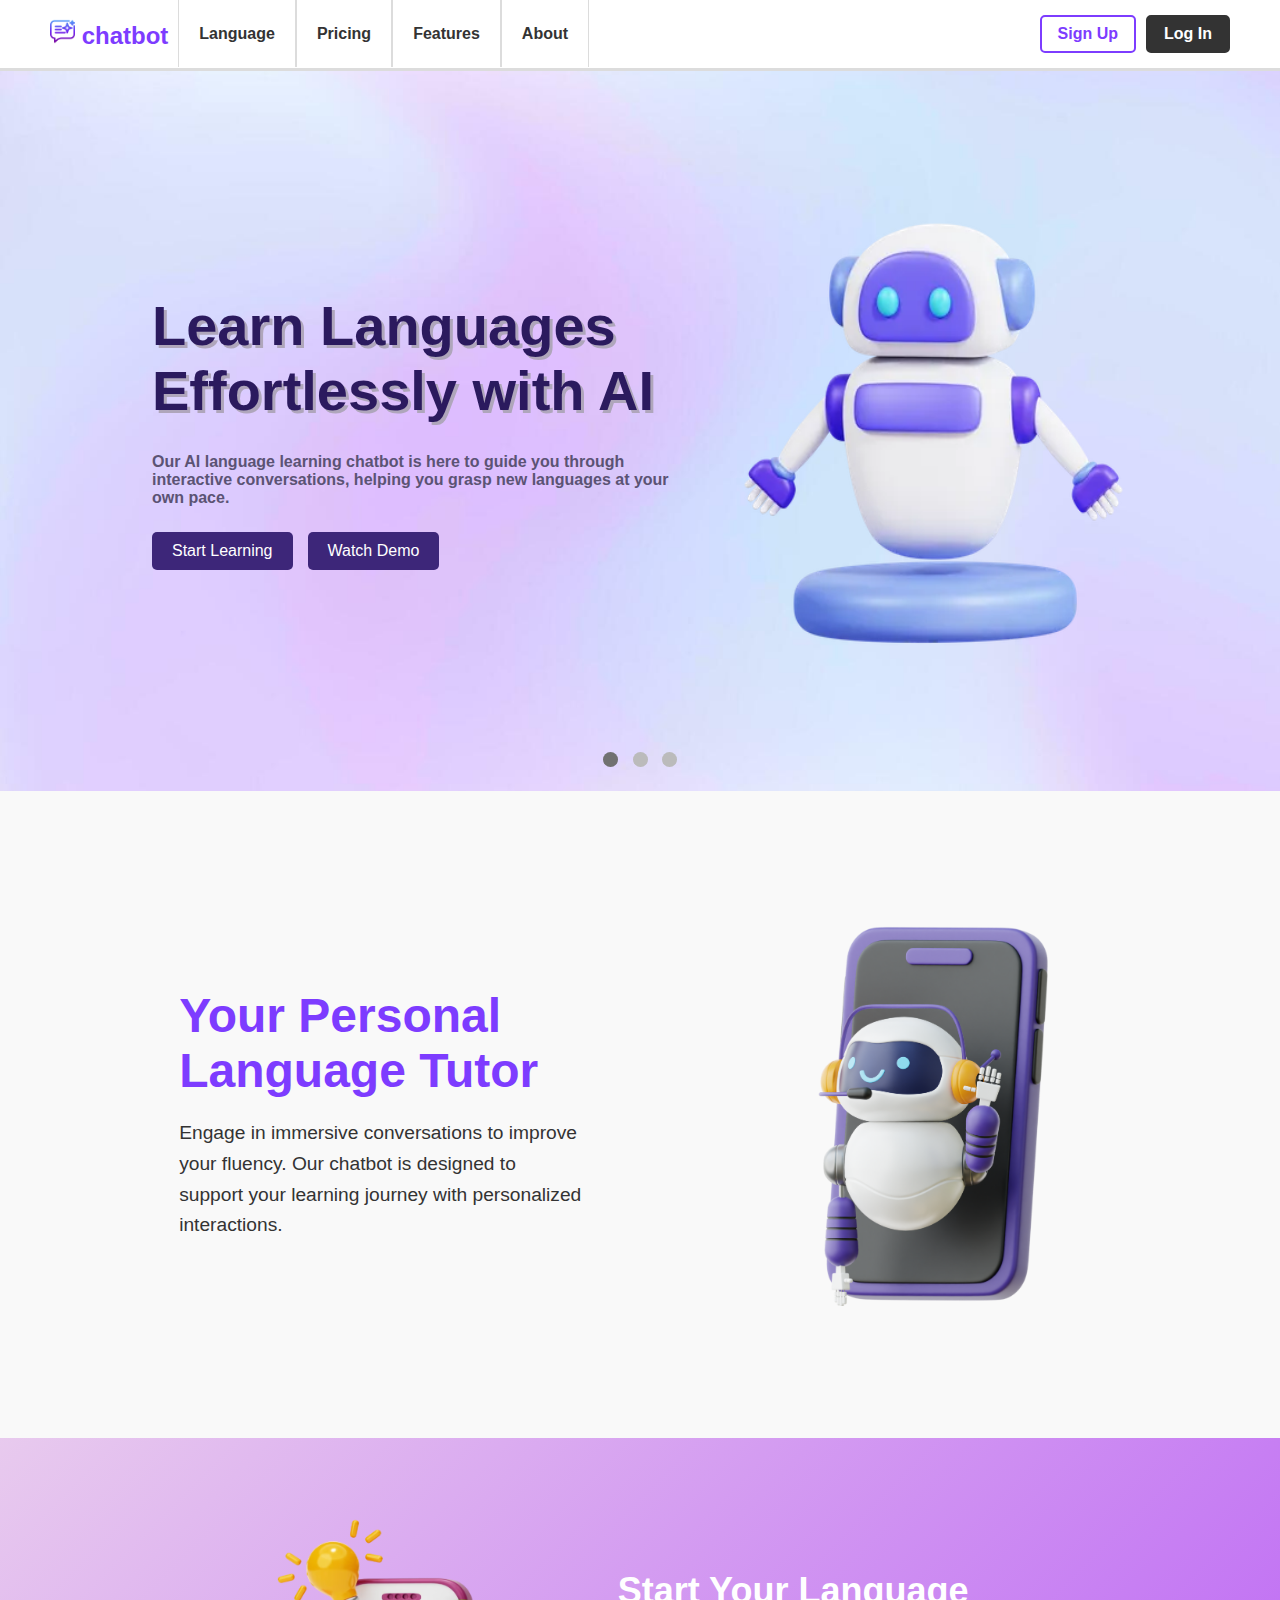
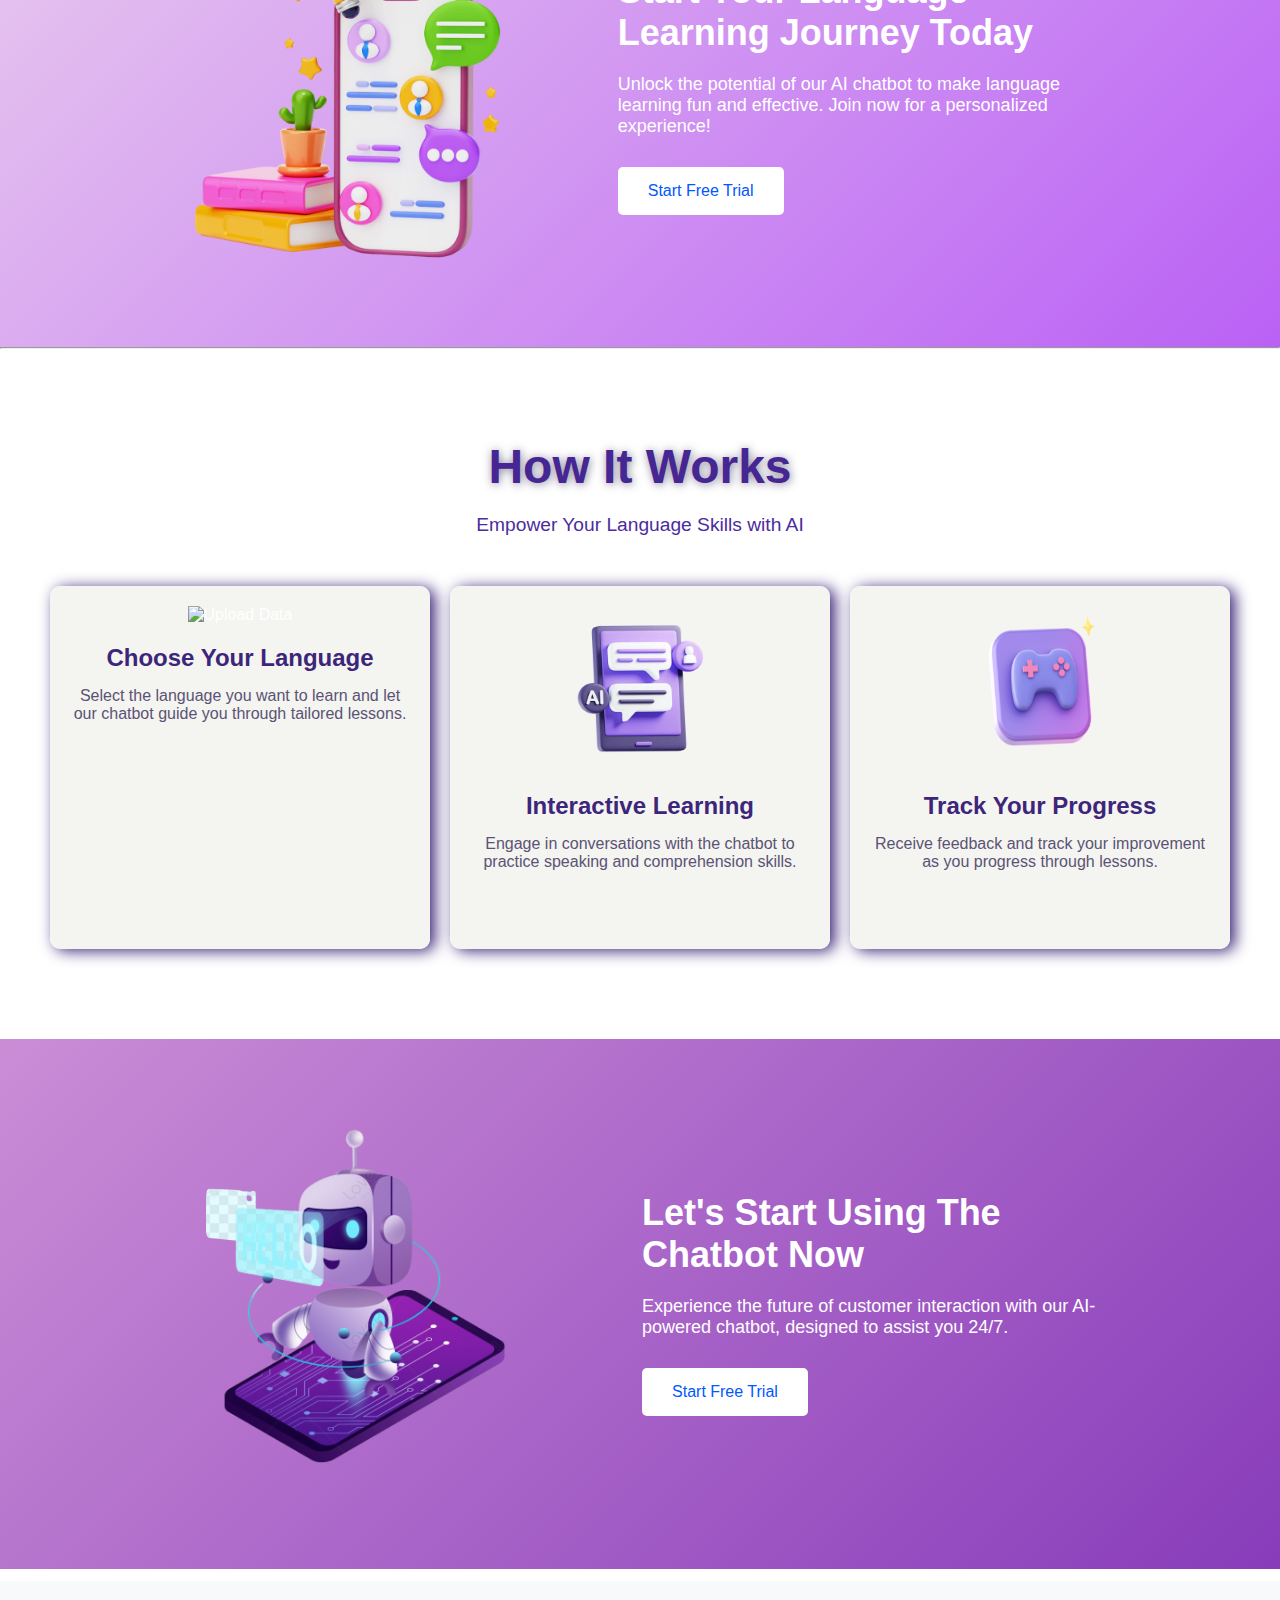
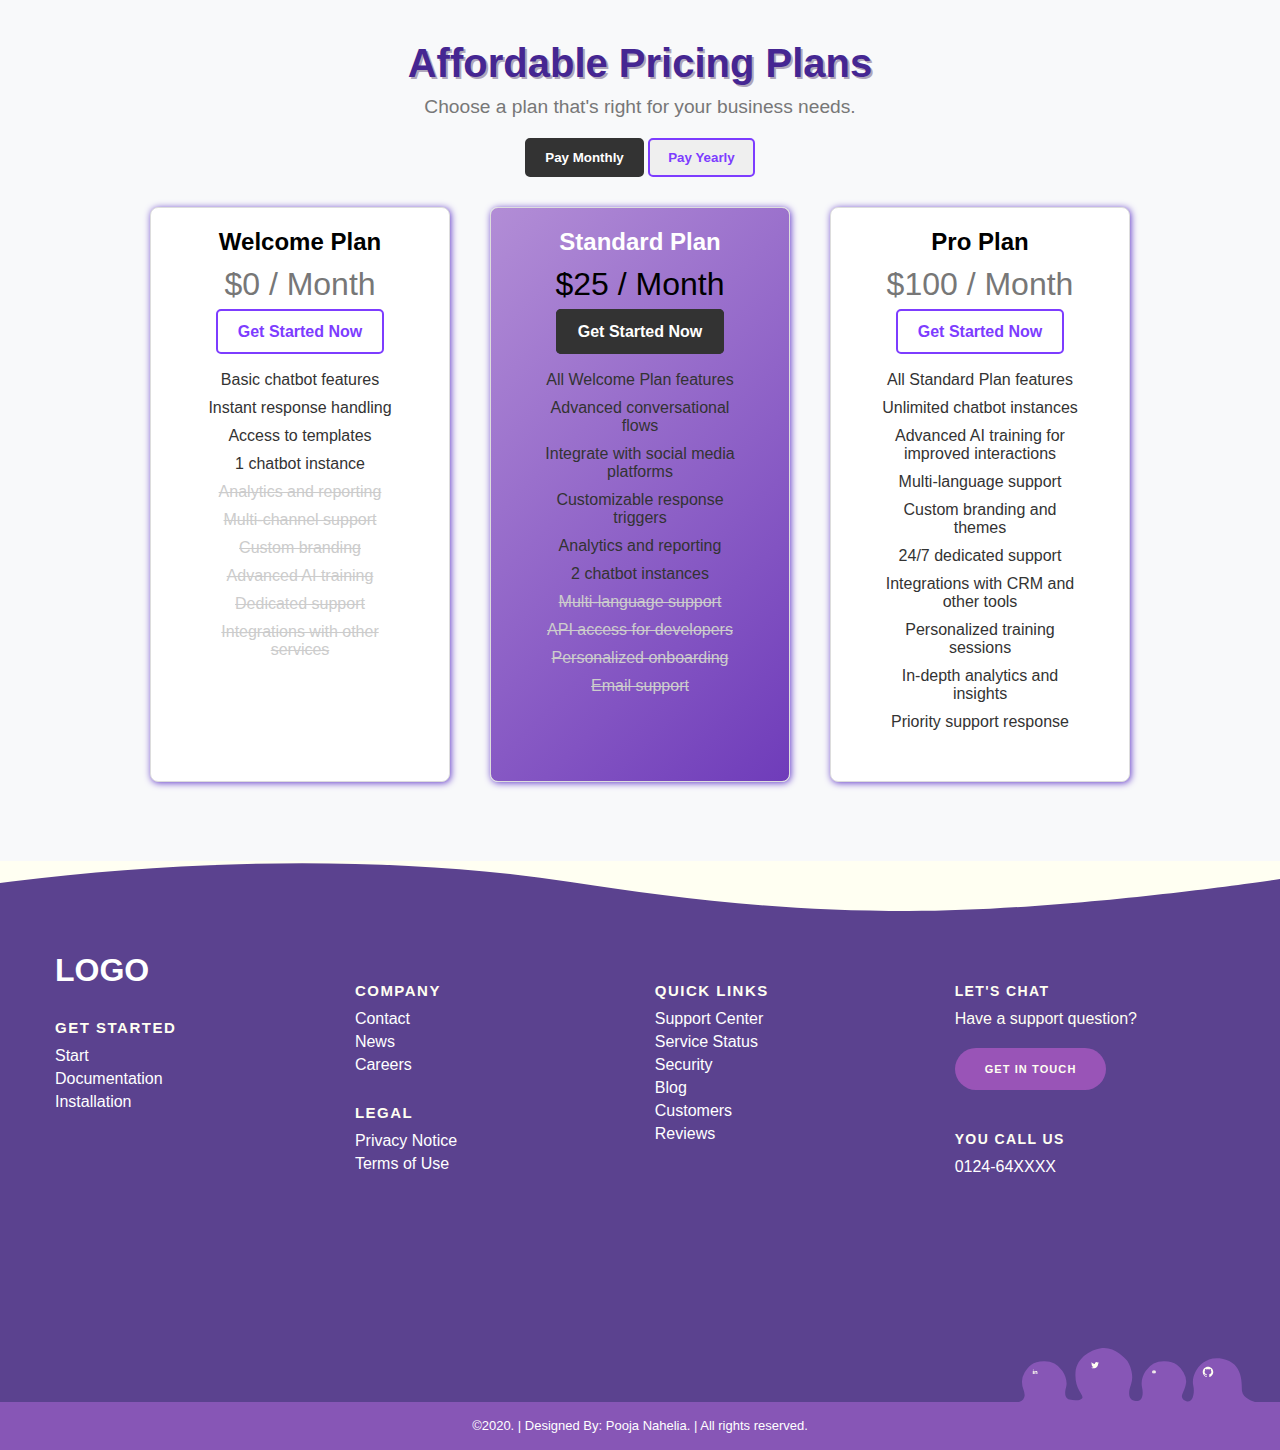
==== commit 920b8bd1: "Add files via upload" ====
--- a/Language-Learning-Chatbot/public/index.html
+++ b/Language-Learning-Chatbot/public/index.html
@@ -15,7 +15,7 @@
         </div>
         <div class="logo">
             <a href="#">
-                <img src="./images/ai-technology.png" id="logo-icon"alt="Chatbot">
+                <img src="./images/ai-technology.png" id="logo-icon" alt="Chatbot">
                 chatbot
             </a>
         </div>
@@ -28,9 +28,9 @@
                     <a href="#">Spanish</a>
                 </div>
             </li>
-            <li><a href="#">Pricing</a></li>
-            <li><a href="#">Features</a></li>
-            <li><a href="#">About</a></li>
+            <li><a href="#pricing">Pricing</a></li>
+            <li><a href="#how-it-works">Features</a></li>
+            <li><a href="#About">About</a></li>
         </ul>
         <div class="auth-buttons">
             <a href="#" class="signup-btn">Sign Up</a>
@@ -39,16 +39,15 @@
     </nav>
 
     <main>
-        <!-- Slideshow container for entire hero section -->
         <div class="slideshow-container">
             <!-- First slide -->
             <section class="hero slide fade">
                 <div class="hero-text">
-                    <h1>AI Chatbot Trained On Your Custom Data</h1>
-                    <p>This chatbot platform offers support and resolves queries of customers through the use of fine-tuned custom AI models.</p>
+                    <h1>Learn Languages Effortlessly with AI</h1>
+                    <p>Our AI language learning chatbot is here to guide you through interactive conversations, helping you grasp new languages at your own pace.</p>
                     <div class="buttons">
-                        <a class="button build-btn" href="#">Build Your ChatBot</a>
-                        <a class="button watch-video-btn" href="#">Watch Video</a>
+                        <a class="button build-btn" href="#">Start Learning</a>
+                        <a class="button watch-video-btn" href="#">Watch Demo</a>
                     </div>
                 </div>
                 <div class="chatbot-image">
@@ -59,11 +58,11 @@
             <!-- Second slide -->
             <section class="hero slide fade">
                 <div class="hero-text">
-                    <h1>Transform Your Business with AI</h1>
-                    <p>Our platform integrates AI with your business, enhancing customer engagement with powerful chatbots trained on your specific data.</p>
+                    <h1>Enhance Your Vocabulary and Skills</h1>
+                    <p>With tailored lessons and real-time feedback, our chatbot adapts to your learning style, making language acquisition enjoyable and effective.</p>
                     <div class="buttons">
                         <a class="button build-btn" href="#">Get Started</a>
-                        <a class="button watch-video-btn" href="#">Learn More</a>
+                        <a class="button watch-video-btn" href="#">Explore Features</a>
                     </div>
                 </div>
             </section>
@@ -71,11 +70,11 @@
             <!-- Third slide -->
             <section class="hero slide fade">
                 <div class="hero-text">
-                    <h1>Enhance Your Customer Experience</h1>
-                    <p>Provide 24/7 customer support and boost satisfaction using AI-powered chatbots tailored to your audience.</p>
+                    <h1>Practice Anytime, Anywhere</h1>
+                    <p>Our chatbot is available 24/7, providing you with instant language practice, whether you're at home or on the go.</p>
                     <div class="buttons">
-                        <a class="button build-btn" href="#">Start Now</a>
-                        <a class="button watch-video-btn" href="#">Explore</a>
+                        <a class="button build-btn" href="#">Try It Now</a>
+                        <a class="button watch-video-btn" href="#">Learn More</a>
                     </div>
                 </div>
             </section>
@@ -85,13 +84,13 @@
                 <span class="dot" onclick="currentSlide(3)"></span>
             </div>
         </div>
-        
+
         <!-- Chatbot Section -->
         <section class="chatbot-section">
             <div class="chatbot-container">
                 <div class="chatbot-text">
-                    <h2>Chatbot</h2>
-                    <p>Convert conversations into growth opportunities by engaging customers where they are – on their favorite messaging channel.</p>
+                    <h2>Your Personal Language Tutor</h2>
+                    <p>Engage in immersive conversations to improve your fluency. Our chatbot is designed to support your learning journey with personalized interactions.</p>
                 </div>
                 <div class="chatbot1-image">
                     <img src="./images/WhyConvoAi.png" alt="ConvoAI Illustration">
@@ -99,45 +98,58 @@
             </div>
         </section>
 
-       
     </main>
     <section class="block-section1"> 
         <div class="block-image">
             <img src="./images/Screenshot 2024-10-18 221736-Photoroom.png" alt="Chatbot Image" class="block-img">
         </div>
         <div class="block-content">
-            <h1>Let's Start Using The Chatbot Now</h1>
-            <p>Experience the future of customer interaction with our AI-powered chatbot, designed to assist you 24/7.</p>
+            <h1>Start Your Language Learning Journey Today</h1>
+            <p>Unlock the potential of our AI chatbot to make language learning fun and effective. Join now for a personalized experience!</p>
             <button class="cta-btn">Start Free Trial</button>
         </div>
     </section>
     <hr>
-    <section class="how-it-works">
+    <section class="how-it-works" id="how-it-works">
         <div class="container">
-          <h2>How It Works</h2>
-          <p>Empower Your Business with AI-Driven Support</p>
-          <div class="steps">
-            <!-- Step 1 -->
-            <div class="step">
-              <img src="./images/ai-video-3d-icon-download-in-png-blend-fbx-gltf-file-formats--content-advertising-technology-artificial-intelligence-pack-science-icons-9473241.webp" alt="Upload Data">
-              <h3>Upload Your Data</h3>
-              <p>Easily upload your documents in formats like text, PDF, DOCX, and more.</p>
-            </div>
-            <!-- Step 2 -->
-            <div class="step">
-              <img src="./images/9473245.webp" alt="Train AI">
-              <h3>Train the AI</h3>
-              <p>Let our platform fine-tune AI models based on your custom data.</p>
-            </div>
-            <!-- Step 3 -->
-            <div class="step">
-              <img src="./images/3d-render-of-purple-game-controller-joystick-side-icon-for-ui-ux-web-mobile-apps-social-media-ads-design-png.webp" alt="Deploy Chatbot">
-              <h3>Deploy the Chatbot</h3>
-              <p>Integrate the AI chatbot into your website or app and start resolving customer queries instantly.</p>
-            </div>
-          </div>
-        </div>
-      </section>
+            <h2>How It Works</h2>
+            <p>Empower Your Language Skills with AI</p>
+            <div class="steps">
+                <!-- Step 1 -->
+                <div class="step">
+                    <img src="./images/ai-video-3d-icon-download-in-png-blend-fbx-gltf-file-formats--content-advertising-technol.png" alt="Upload Data">
+                    <h3>Choose Your Language</h3>
+                    <p>Select the language you want to learn and let our chatbot guide you through tailored lessons.</p>
+                </div>
+                <!-- Step 2 -->
+                <div class="step">
+                    <img src="./images/9473245.webp" alt="Train AI">
+                    <h3>Interactive Learning</h3>
+                    <p>Engage in conversations with the chatbot to practice speaking and comprehension skills.</p>
+                </div>
+                <!-- Step 3 -->
+                <div class="step">
+                    <img src="./images/3d-render-of-purple-game-controller-joystick-side-icon-for-ui-ux-web-mobile-apps-social-media-ads-design-png.webp"alt="Deploy Chatbot">
+                    <h3>Track Your Progress</h3>
+                    <p>Receive feedback and track your improvement as you progress through lessons.</p>
+                </div>
+            </div>
+        </div>
+    </section>
+
+    <!--- <section class="about-us">
+     
+      <div class="about-content">
+          <h2>About Us</h2>
+          <p>
+            Welcome to our Language Learning Chatbot platform, where we use AI to transform language learning. Our mission is to provide personalized and engaging experiences for everyone. We believe language learning should be accessible and enjoyable. With our advanced chatbot, you can practice conversations, get instant feedback, and engage in immersive learning tailored to your needs. Our vision is to empower learners globally, making language acquisition seamless and interactive. Whether you're a student, professional, or enthusiast, our chatbot supports you at every step. Join us in revolutionizing language learning and unlock your potential with our innovative technology!</p>
+      </div>
+      <div class="about-image">
+        <img src="./images/about-us.png" alt="About Us Illustration" class="about-img">
+    </div>
+  </section>-->
+  
+ 
 
     <section class="block-section"> 
         <div class="block-image">
@@ -151,7 +163,7 @@
     </section>
     
     <!-- Pricing Section -->
-    <section class="pricing-plans">
+    <section class="pricing-plans" id="pricing">
         <h1>Affordable Pricing Plans</h1>
         <p>Choose a plan that's right for your business needs.</p>
         <div class="toggle-buttons">
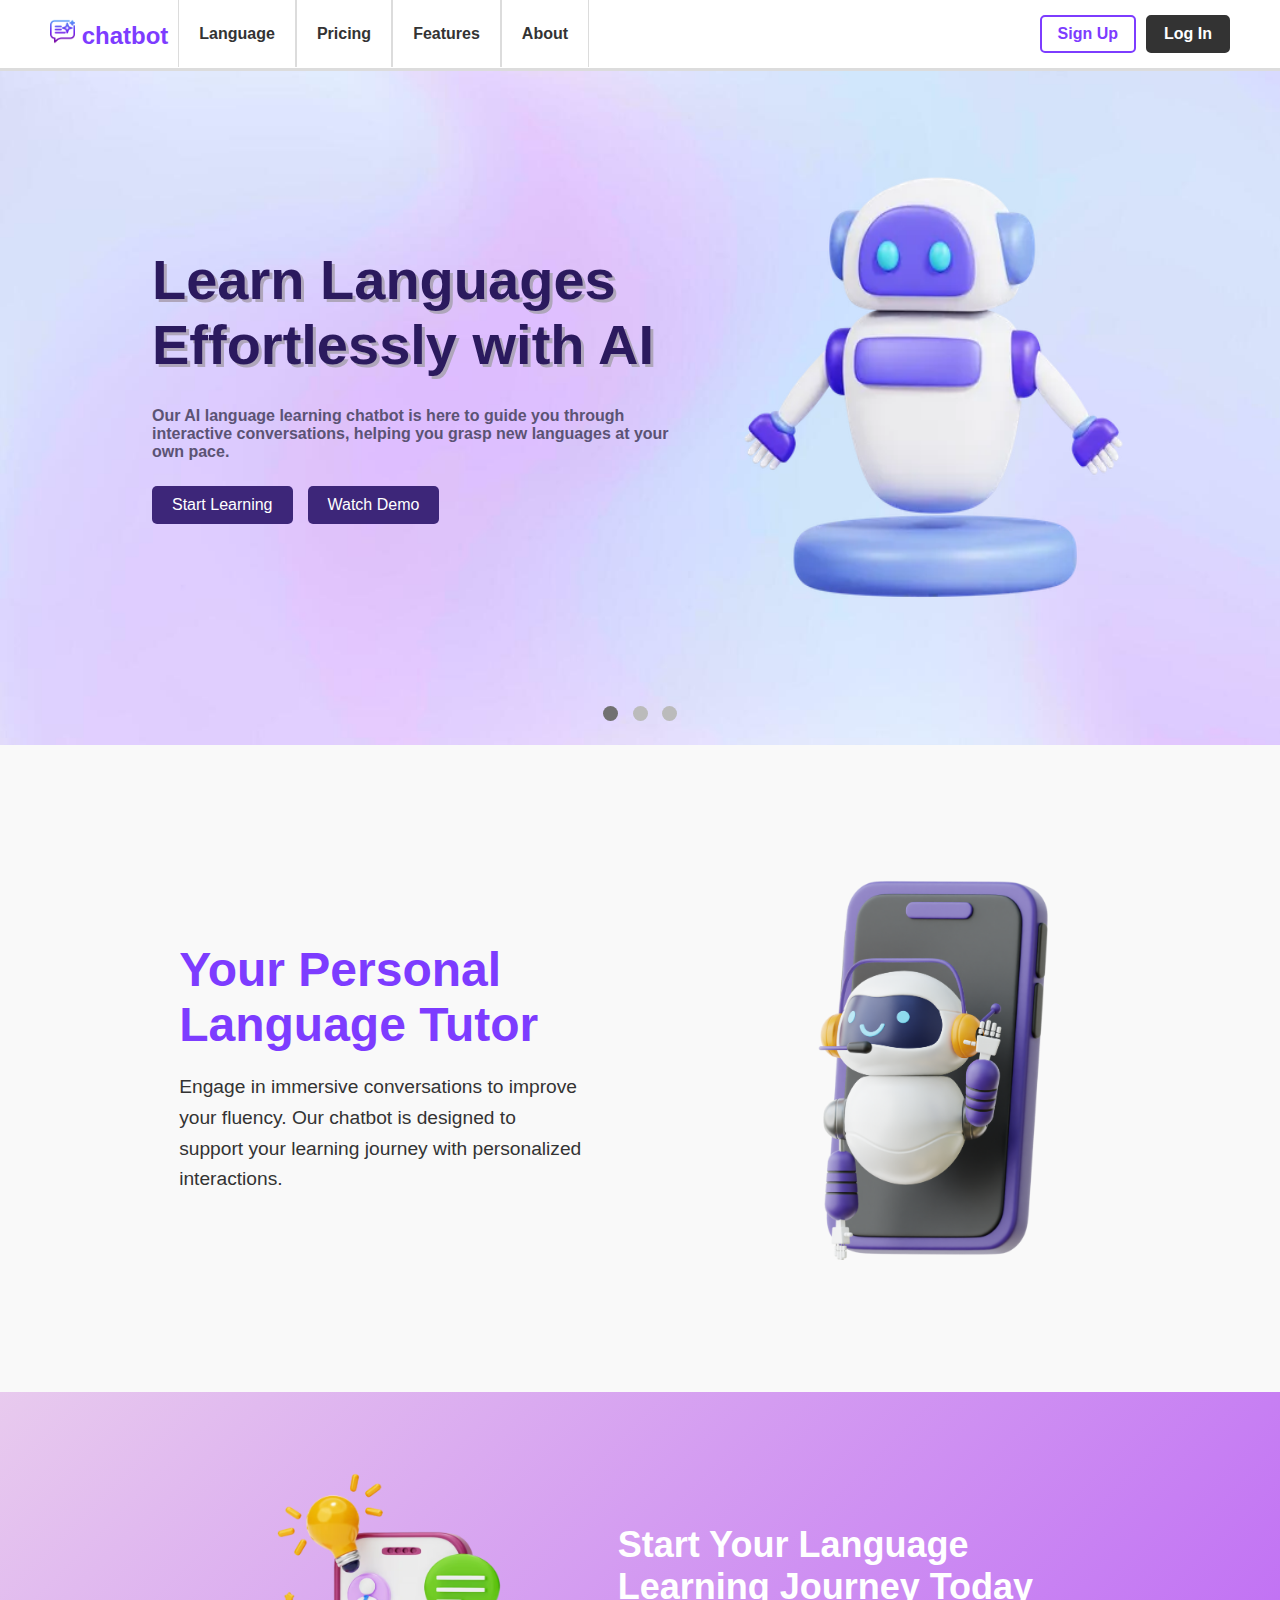
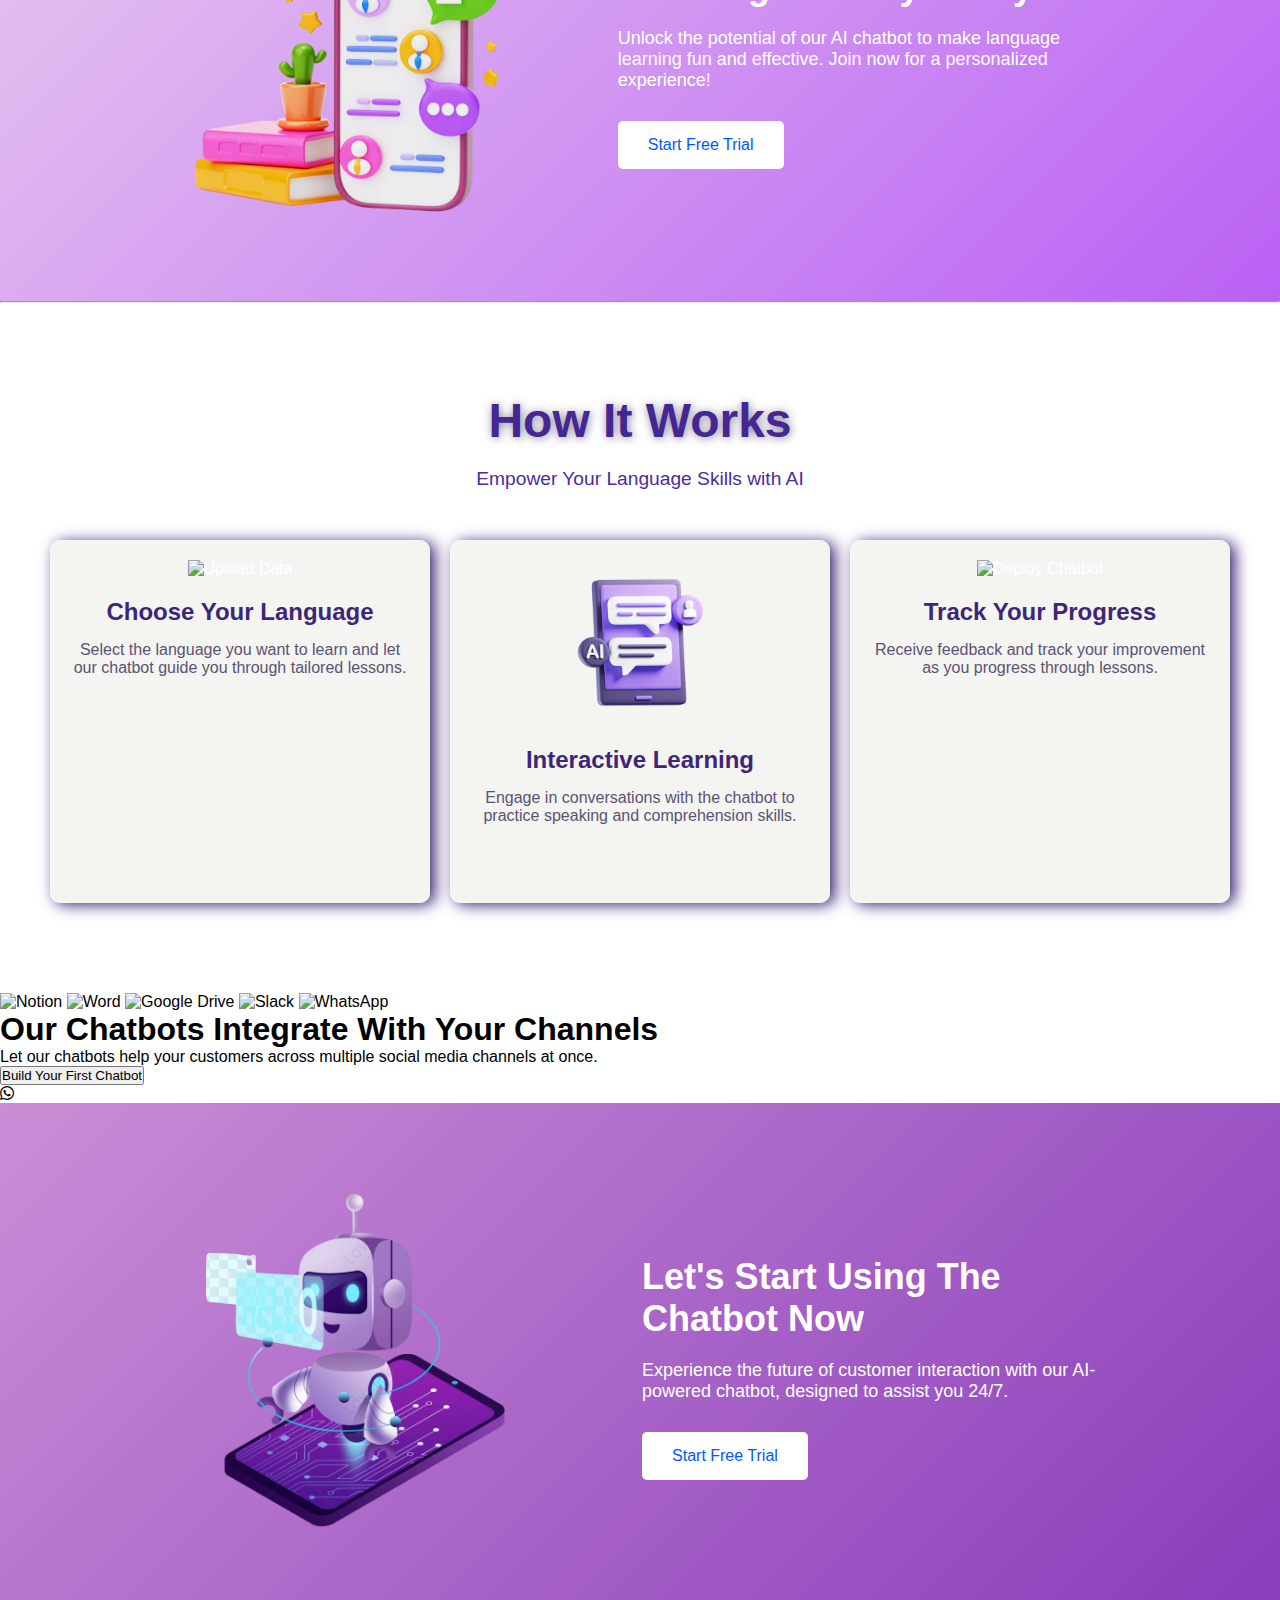
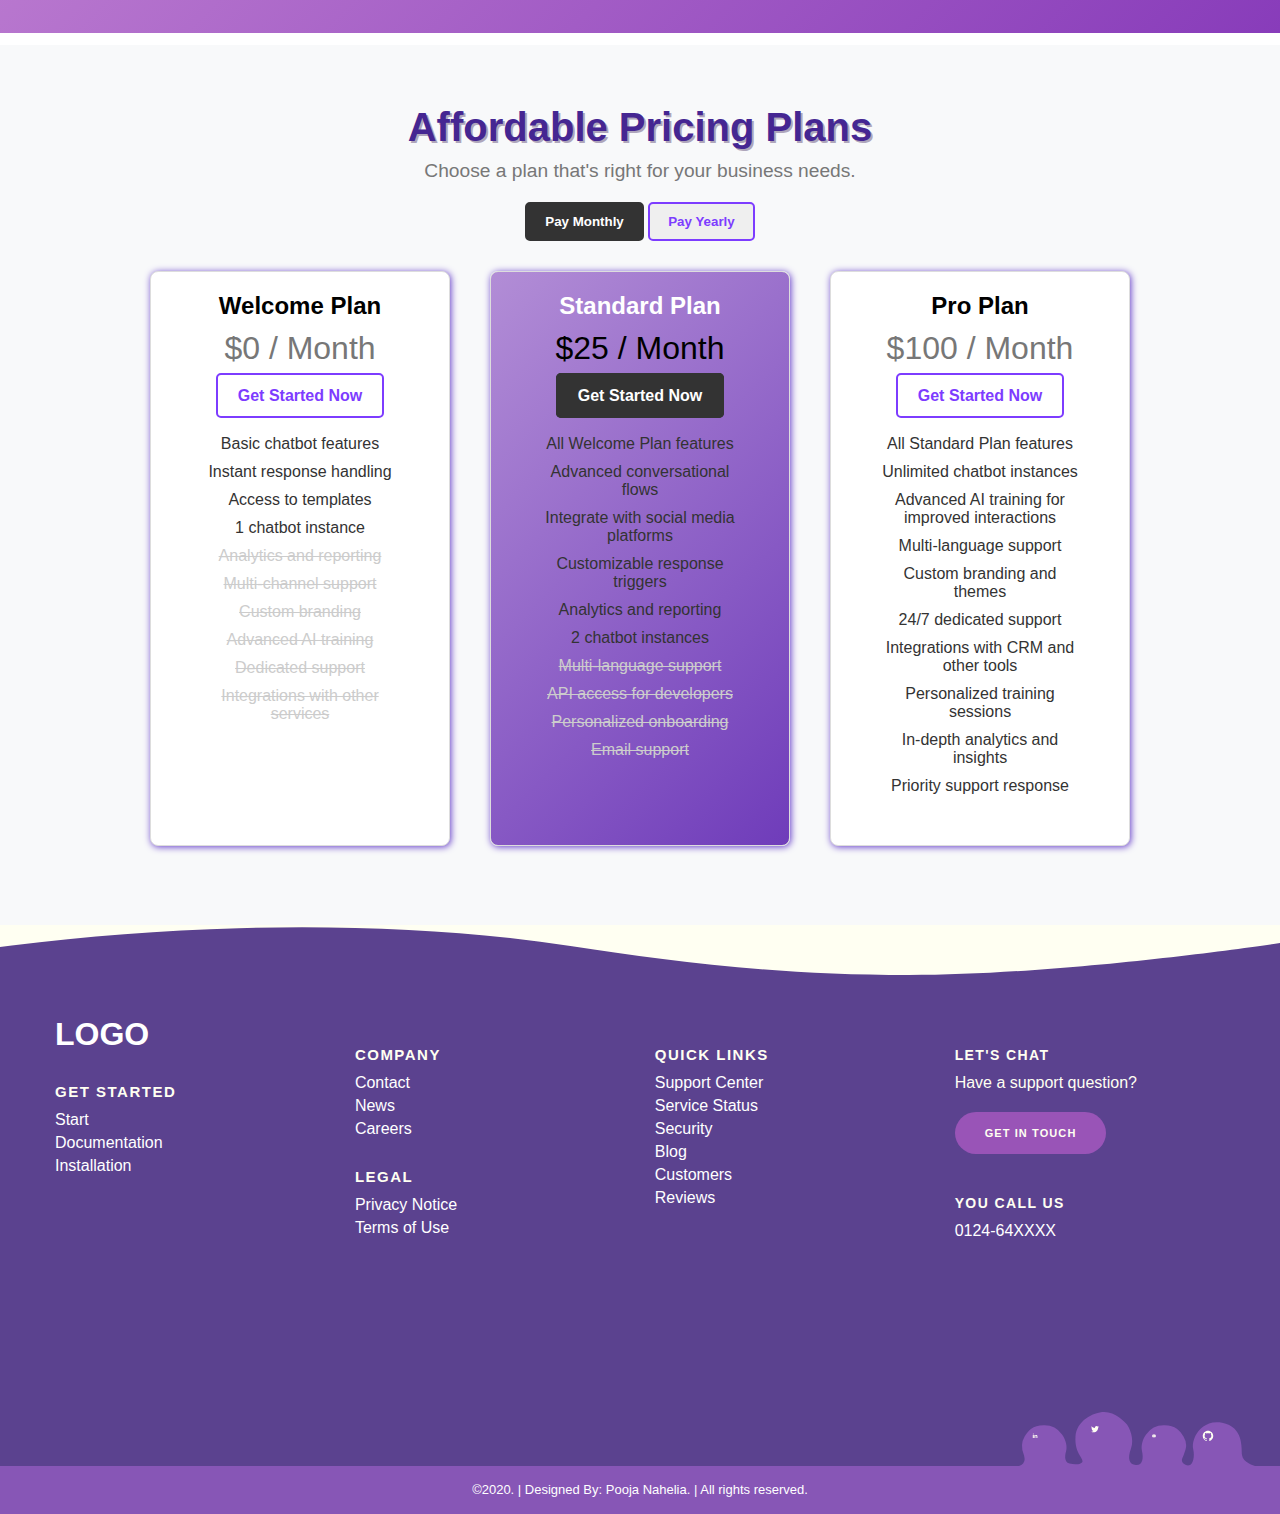
==== commit 7ae82b5b: "Add files via upload" ====
--- a/Language-Learning-Chatbot/public/index.html
+++ b/Language-Learning-Chatbot/public/index.html
@@ -5,6 +5,8 @@
     <meta name="viewport" content="width=device-width, initial-scale=1.0">
     <title>Language Learning Chatbot</title>
     <link rel="stylesheet" href="../public/css/styles.css">
+    <link rel="stylesheet" href="https://cdnjs.cloudflare.com/ajax/libs/font-awesome/6.0.0-beta3/css/all.min.css">
+
 </head>
 <body>
     <nav class="navbar">
@@ -117,7 +119,7 @@
             <div class="steps">
                 <!-- Step 1 -->
                 <div class="step">
-                    <img src="./images/ai-video-3d-icon-download-in-png-blend-fbx-gltf-file-formats--content-advertising-technol.png" alt="Upload Data">
+                    <img src="C:\Users\DELL\Downloads\LANGUA~2\LANGUA~1\LANGUA~1\public\images\AI-VID~1.WEB" alt="Upload Data">
                     <h3>Choose Your Language</h3>
                     <p>Select the language you want to learn and let our chatbot guide you through tailored lessons.</p>
                 </div>
@@ -129,7 +131,7 @@
                 </div>
                 <!-- Step 3 -->
                 <div class="step">
-                    <img src="./images/3d-render-of-purple-game-controller-joystick-side-icon-for-ui-ux-web-mobile-apps-social-media-ads-design-png.webp"alt="Deploy Chatbot">
+                    <img src="C:\Users\DELL\Downloads\LANGUA~2\LANGUA~1\LANGUA~1\public\images\3D-REN~1.WEB" alt="Deploy Chatbot">
                     <h3>Track Your Progress</h3>
                     <p>Receive feedback and track your improvement as you progress through lessons.</p>
                 </div>
@@ -137,19 +139,22 @@
         </div>
     </section>
 
-    <!--- <section class="about-us">
-     
-      <div class="about-content">
-          <h2>About Us</h2>
-          <p>
-            Welcome to our Language Learning Chatbot platform, where we use AI to transform language learning. Our mission is to provide personalized and engaging experiences for everyone. We believe language learning should be accessible and enjoyable. With our advanced chatbot, you can practice conversations, get instant feedback, and engage in immersive learning tailored to your needs. Our vision is to empower learners globally, making language acquisition seamless and interactive. Whether you're a student, professional, or enthusiast, our chatbot supports you at every step. Join us in revolutionizing language learning and unlock your potential with our innovative technology!</p>
+    <section class="integration-section">
+      <div class="icons">
+          <img src="./images/idea.png" alt="Notion">
+          <img src="./images/word.png" alt="Word">
+          <img src="./images/google-drive.png" alt="Google Drive">
+          <img src="./images/slack.png" alt="Slack">
+          <img src="./images/whatsapp.png" alt="WhatsApp">
       </div>
-      <div class="about-image">
-        <img src="./images/about-us.png" alt="About Us Illustration" class="about-img">
-    </div>
-  </section>-->
-  
+      <h1>Our Chatbots Integrate With Your Channels</h1>
+      <p>Let our chatbots help your customers across multiple social media channels at once.</p>
+      <button class="cta-button">Build Your First Chatbot</button>
+  </section>
  
+  <div class="whatsapp-button" onclick="openWhatsApp()">
+    <i class="fab fa-whatsapp"></i>
+</div>
 
     <section class="block-section"> 
         <div class="block-image">
--- a/Language-Learning-Chatbot/public/css/styles.css
+++ b/Language-Learning-Chatbot/public/css/styles.css
@@ -26,6 +26,7 @@
   max-height: 80vh;
   position: relative;
   margin: auto;
+  margin-top: 25px;
   overflow: hidden;
 }
 
@@ -126,6 +127,11 @@
   padding: 15px 50px;
   background-color: #ffffff;
   border-bottom: 3px solid #dcdcdc;
+  position: fixed; 
+  top: 0; 
+  width: 100%; 
+  z-index: 1000; 
+
 }
 
 .nav-links {
@@ -229,6 +235,27 @@
 }
 
 @media (max-width: 768px) {
+  .dropdown-content {
+    display: none;
+    position: absolute;
+    background-color: white;
+    box-shadow: 0 8px 16px rgba(0, 0, 0, 0.1);
+    z-index: 1;
+    top: 100%;  
+    left: 50%;  
+    transform: translateX(-50%); 
+    width: max-content;
+  }
+
+  
+  .dropdown.active .dropdown-content {
+    display: block;
+  }
+
+
+  .dropdown-content a {
+    text-align: center;
+  }
   .nav-links {
       display: none;
       flex-direction: column;
@@ -1172,4 +1199,101 @@
     text-align: center; 
     padding: 20px;
   }
-}+}
+
+
+
+
+
+
+
+/*
+
+
+
+
+
+.about-us {
+  display: flex;
+  justify-content: space-between;
+  align-items: center;
+  padding: 5%;
+  background: rgb(238, 235, 243);
+  margin-top: 100px;
+  margin-bottom: 150px;
+}
+
+.about-content {
+  margin-right: 100px;
+  max-width: 500px;
+  text-shadow: 2px 2px #898192;
+  color: #dddcde;
+}
+
+.about-content h2 {
+ 
+  font-size: 2.5em;
+  margin-bottom: 10px;
+  text-shadow: 2px 2px #afa6bb;
+  color: #452692;
+}
+
+.about-content p {
+  font-size: 18px;
+  margin-bottom: 30px;
+}
+
+.about-image {
+  padding-left: 5%;
+}
+
+.about-img {
+  width: 80%;
+  height: auto;
+}/*
+
+/* Media query for mobile responsiveness *//*
+@media (max-width: 768px) {
+  .about-us {
+      flex-direction: column;
+      text-align: center;
+      padding: 20px;
+  }
+
+  .about-content {
+      margin: 0;
+      max-width: 100%;
+  }
+
+  .about-content h2 {
+      font-size: 28px;
+  }
+
+  .about-content p {
+      font-size: 16px;
+  }
+
+  .about-image {
+      padding-left: 0;
+      margin-bottom: 20px;
+  }
+
+  .about-img {
+      width: 80%;
+  }
+}
+
+@media (max-width: 480px) {
+  .about-content h2 {
+      font-size: 24px;
+  }
+
+  .about-content p {
+      font-size: 14px;
+  }
+
+  .about-img {
+      width: 100%;
+  }
+}
+*/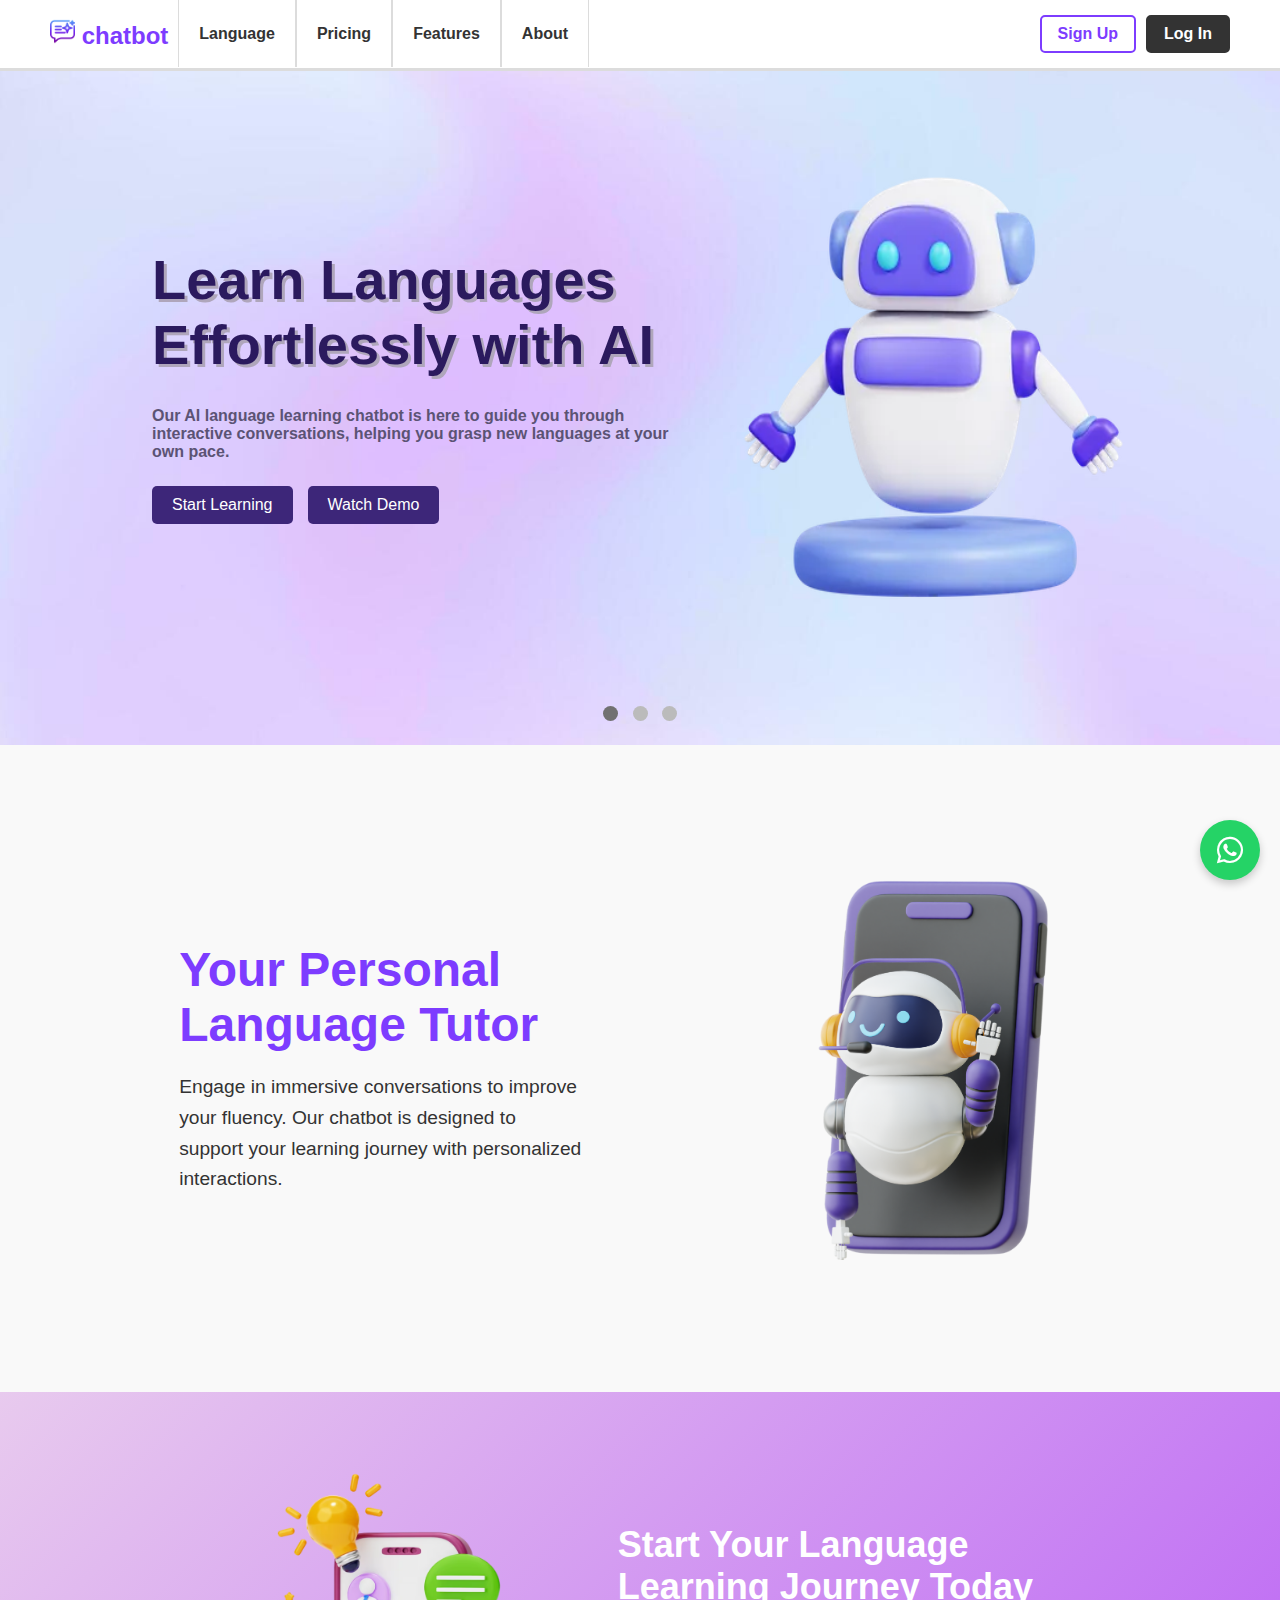
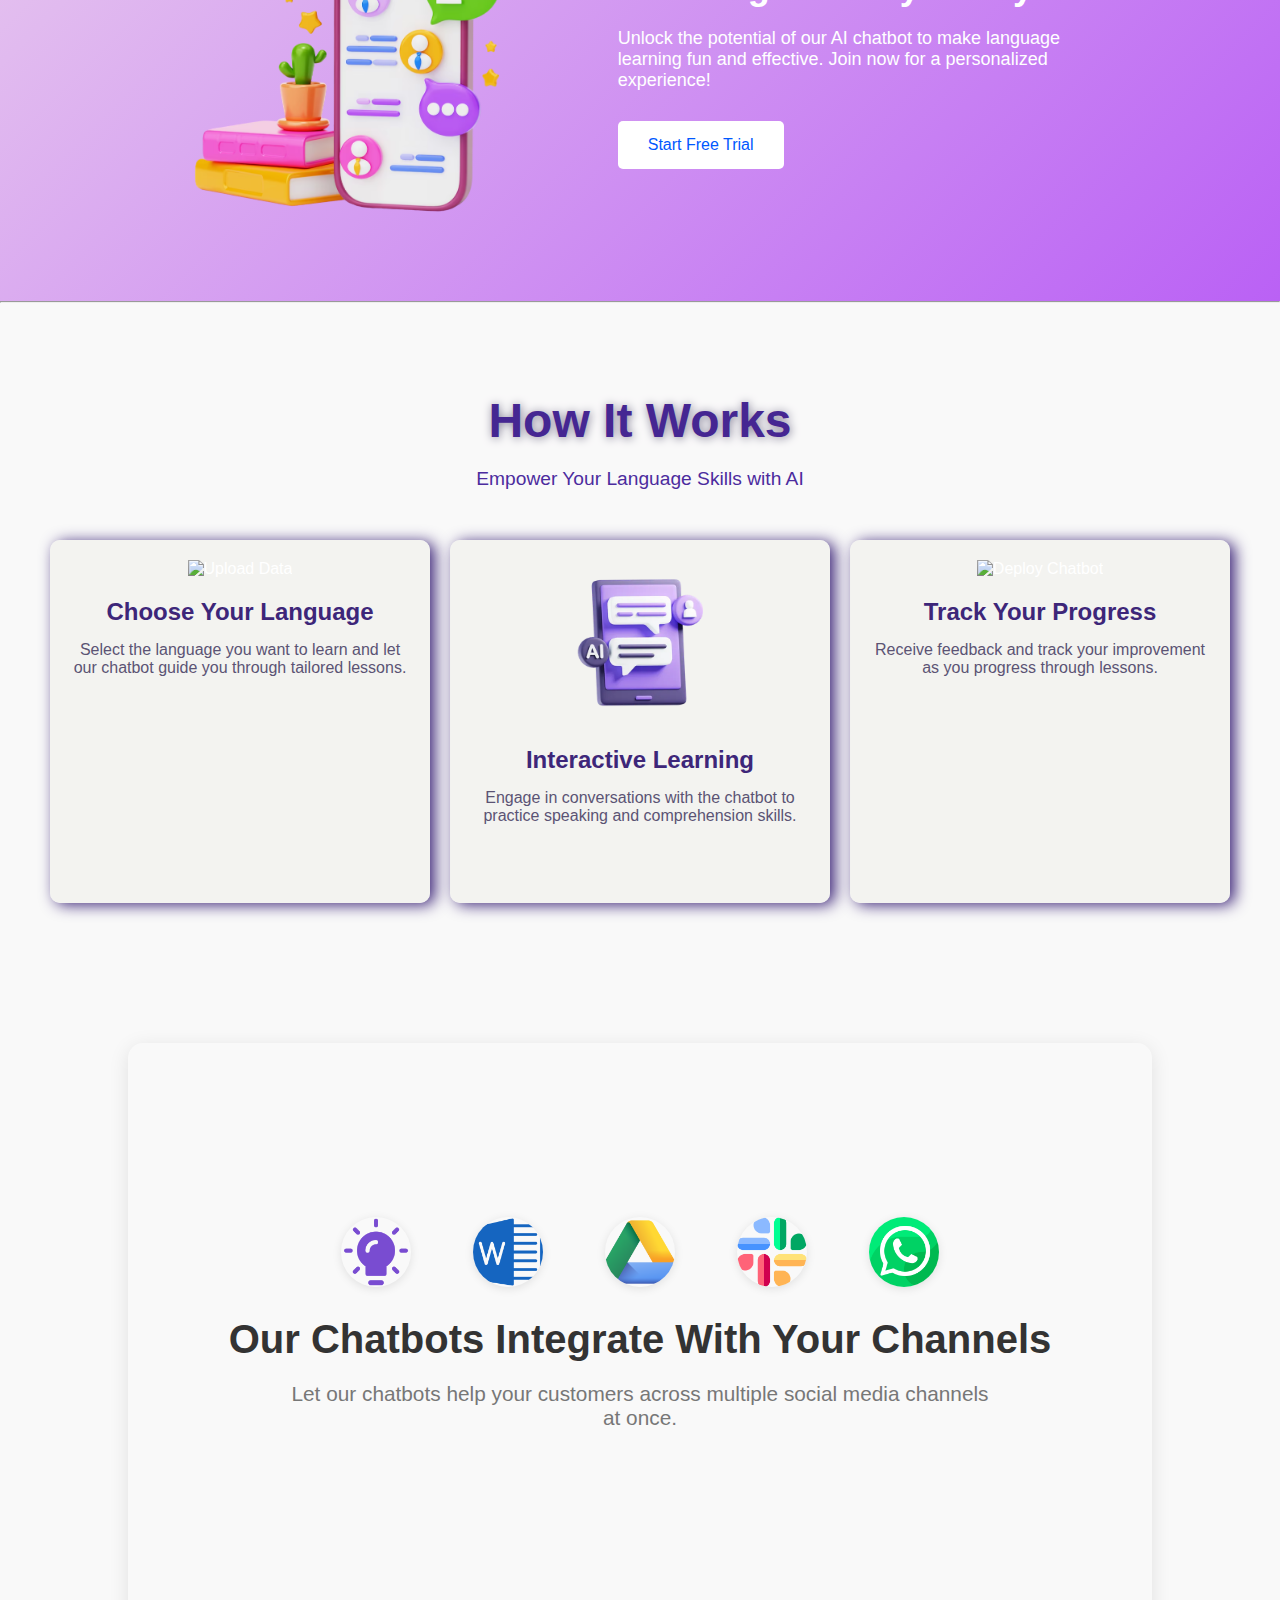
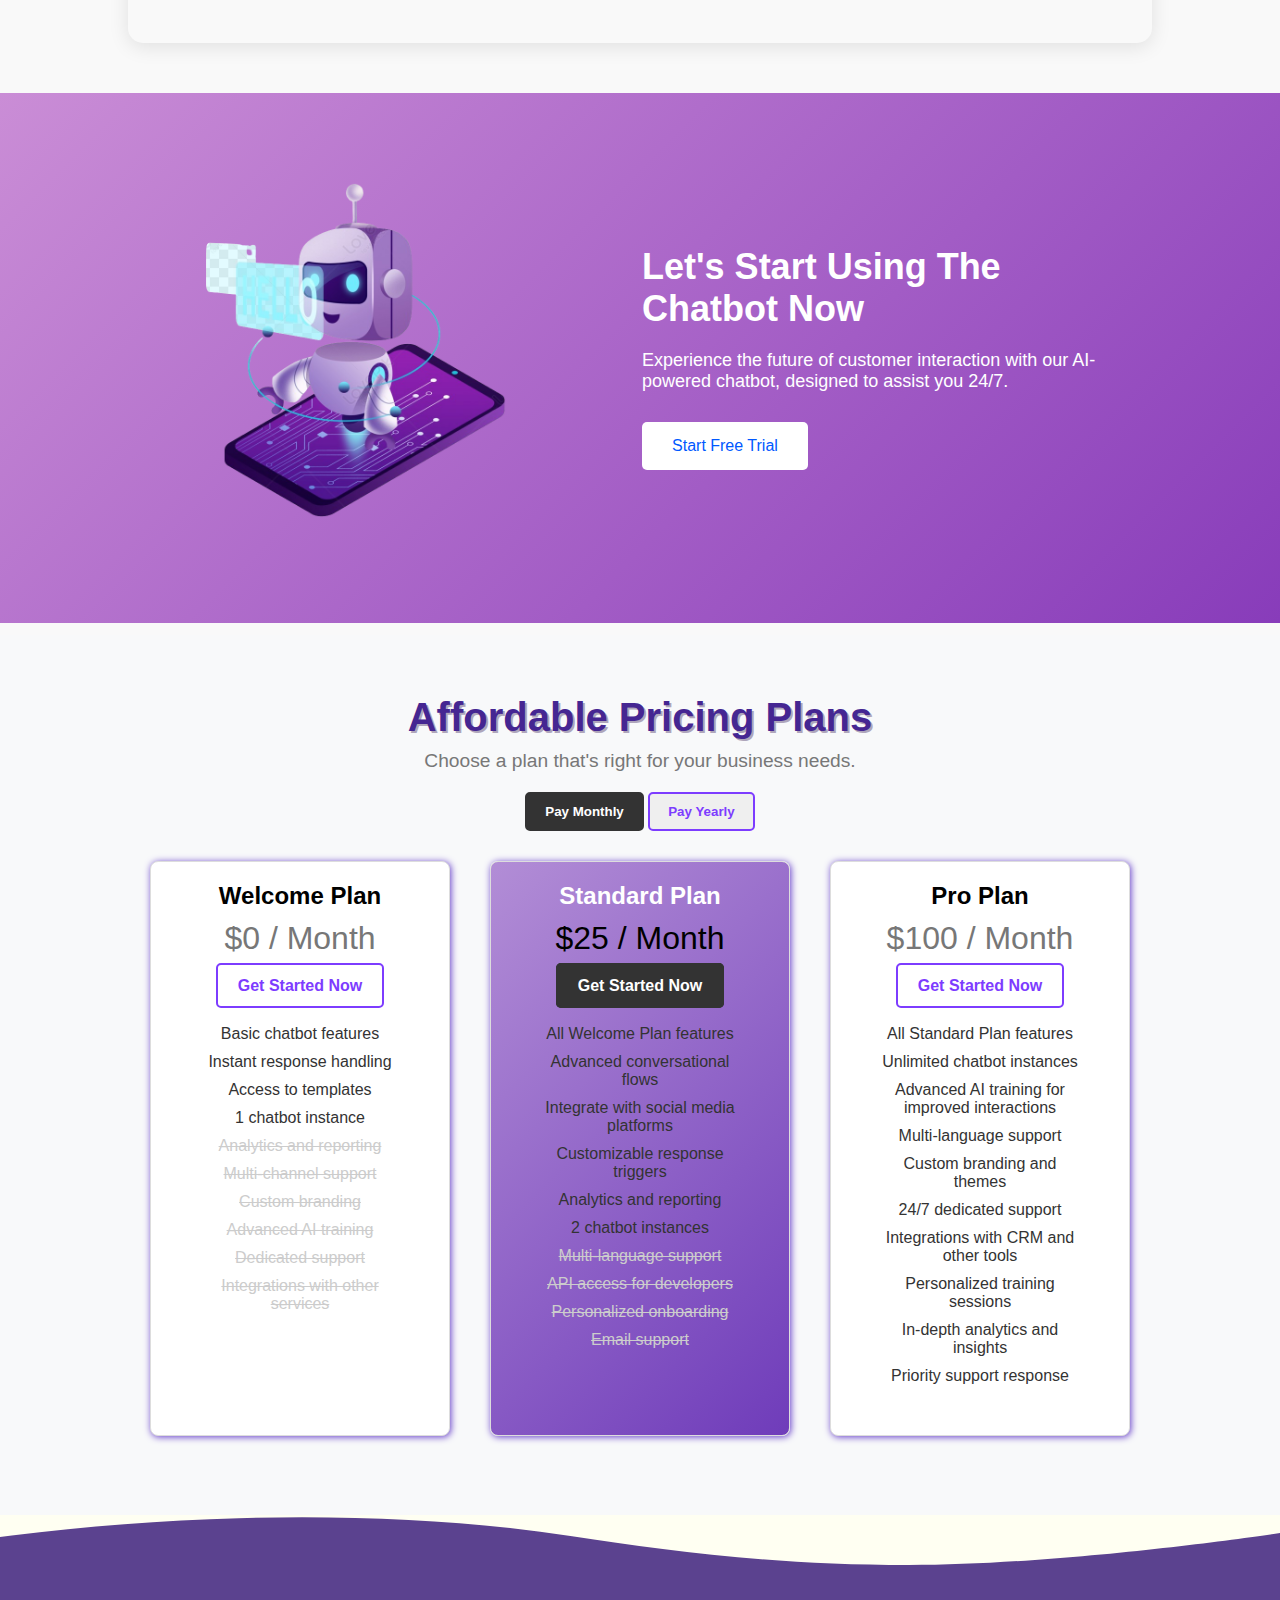
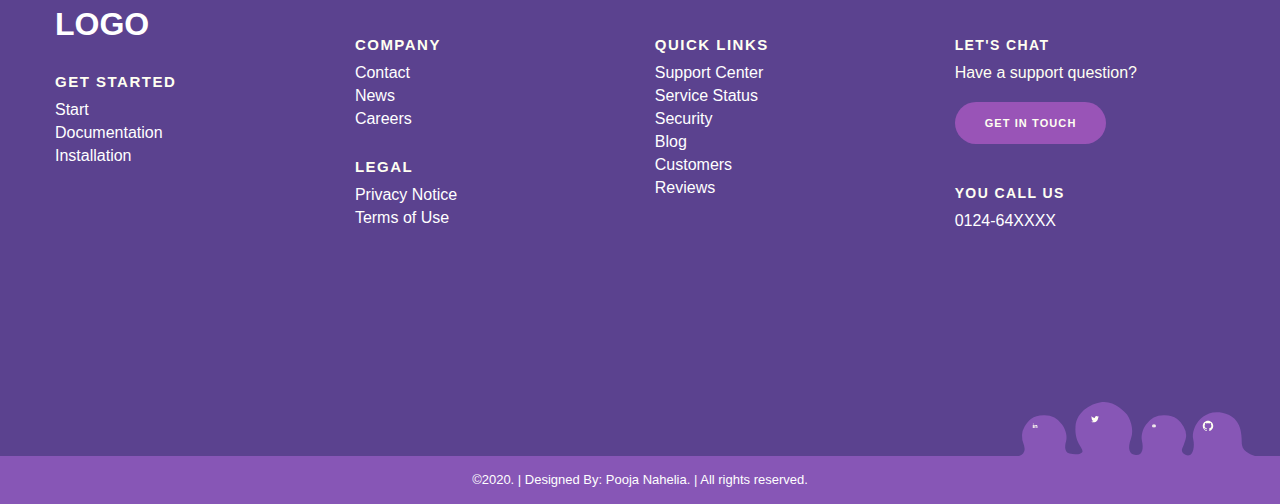
==== commit 214a933b: "remove button" ====
--- a/Language-Learning-Chatbot/public/index.html
+++ b/Language-Learning-Chatbot/public/index.html
@@ -149,7 +149,6 @@
       </div>
       <h1>Our Chatbots Integrate With Your Channels</h1>
       <p>Let our chatbots help your customers across multiple social media channels at once.</p>
-      <button class="cta-button">Build Your First Chatbot</button>
   </section>
  
   <div class="whatsapp-button" onclick="openWhatsApp()">
--- a/Language-Learning-Chatbot/public/css/styles.css
+++ b/Language-Learning-Chatbot/public/css/styles.css
@@ -1119,7 +1119,7 @@
 
 
 /* Media Query For different screens */
-@media (min-width:320px) and (max-width:479px)  { /* smartphones, portrait iPhone, portrait 480x320 phones (Android) */
+@media (min-width:320px) and (max-width:479px)  { 
   .footer-content {
     margin-left: auto;
     margin-right: auto;
@@ -1128,7 +1128,7 @@
     position: relative;
   }
 }
-@media (min-width:480px) and (max-width:599px)  { /* smartphones, Android phones, landscape iPhone */
+@media (min-width:480px) and (max-width:599px)  {
   .footer-content {
     margin-left: auto;
     margin-right: auto;
@@ -1137,7 +1137,7 @@
     position: relative;
   }
 }
-@media (min-width:600px) and (max-width: 800px)  { /* portrait tablets, portrait iPad, e-readers (Nook/Kindle), landscape 800x480 phones (Android) */
+@media (min-width:600px) and (max-width: 800px)  { 
   .footer-content {
     margin-left: auto;
     margin-right: auto;
@@ -1146,13 +1146,13 @@
     position: relative;
   }
 }
-@media (min-width:801px)  { /* tablet, landscape iPad, lo-res laptops ands desktops */
-
-}
-@media (min-width:1025px) { /* big landscape tablets, laptops, and desktops */
-
-}
-@media (min-width:1281px) { /* hi-res laptops and desktops */
+@media (min-width:801px)  { 
+
+}
+@media (min-width:1025px) { 
+
+}
+@media (min-width:1281px) { 
 
 }
 
@@ -1201,99 +1201,201 @@
   }
 }
 
-
-
-
-
-
-
-/*
-
-
-
-
-
-.about-us {
+* {
+  margin: 0;
+  padding: 0;
+  box-sizing: border-box;
+}
+
+body {
+  font-family: Arial, sans-serif;
+  background-color: #f9f9f9;
+}
+
+.integration-section {
   display: flex;
-  justify-content: space-between;
+  flex-direction: column;
   align-items: center;
-  padding: 5%;
-  background: rgb(238, 235, 243);
-  margin-top: 100px;
-  margin-bottom: 150px;
-}
-
-.about-content {
-  margin-right: 100px;
-  max-width: 500px;
-  text-shadow: 2px 2px #898192;
-  color: #dddcde;
-}
-
-.about-content h2 {
- 
+  justify-content: center;
+  text-align: center;
+  padding: 100px 40px;
+  background-size: cover;
+  background-position: center;
+  border-radius: 15px;
+  position: relative;
+  width: 80%;
+  height: 600px;
+  margin: 50px auto;
+  box-shadow: 0 4px 20px rgba(0, 0, 0, 0.1);
+}
+
+.integration-section::before,
+.integration-section::after {
+  content: '';
+  position: absolute;
+  width: 150px;
+  height: 150px;
+  background-size: contain;
+}
+
+.integration-section::before {
+  top: -50px;
+  left: -50px;
+}
+
+.integration-section::after {
+  bottom: -50px;
+  right: -50px;
+}
+
+.icons {
+  display: flex;
+  justify-content: space-around;
+  width: 70%;
+  margin-bottom: 30px;
+}
+
+.icons img {
+  width: 70px;
+  height: 70px;
+  border-radius: 50%;
+  box-shadow: 0 2px 10px rgba(0, 0, 0, 0.1);
+}
+
+.integration-section h1 {
   font-size: 2.5em;
-  margin-bottom: 10px;
-  text-shadow: 2px 2px #afa6bb;
-  color: #452692;
-}
-
-.about-content p {
-  font-size: 18px;
-  margin-bottom: 30px;
-}
-
-.about-image {
-  padding-left: 5%;
-}
-
-.about-img {
-  width: 80%;
-  height: auto;
-}/*
-
-/* Media query for mobile responsiveness *//*
+  color: #333;
+  margin-bottom: 20px;
+}
+
+.integration-section p {
+  font-size: 1.3em;
+  color: #777;
+  margin-bottom: 40px;
+  max-width: 700px;
+}
+
+.cta-button {
+  background-color: #3d2679;
+  color: white;
+  padding: 20px 40px;
+  font-size: 1.3em;
+  border: none;
+  border-radius: 8px;
+  cursor: pointer;
+  transition: background-color 0.3s ease;
+}
+
+.cta-button:hover {
+  background-color: #6c3d87;
+}
+
+/* Responsive Design */
+
+/* Medium screens (tablets, 768px and above) */
 @media (max-width: 768px) {
-  .about-us {
+  .integration-section {
+      padding: 80px 30px;
+      width: 90%;
+      height: auto; 
+  }
+  
+  .integration-section h1 {
+      font-size: 2em;
+  }
+  
+  .integration-section p {
+      font-size: 1.1em;
+  }
+  
+  .icons {
+      width: 80%; 
+  }
+  
+  .icons img {
+      width: 60px;
+      height: 60px;
+  }
+}
+
+/* Small screens (mobile devices, 480px and below) */
+@media (max-width: 480px) {
+  .integration-section {
+      padding: 60px 20px;
+      width: 95%;
+      height: auto; 
+  }
+  
+  .integration-section h1 {
+      font-size: 1.8em;
+  }
+  
+  .integration-section p {
+      font-size: 1em;
+  }
+  
+  .icons {
       flex-direction: column;
-      text-align: center;
-      padding: 20px;
-  }
-
-  .about-content {
-      margin: 0;
-      max-width: 100%;
-  }
-
-  .about-content h2 {
-      font-size: 28px;
-  }
-
-  .about-content p {
-      font-size: 16px;
-  }
-
-  .about-image {
-      padding-left: 0;
-      margin-bottom: 20px;
-  }
-
-  .about-img {
-      width: 80%;
-  }
-}
-
-@media (max-width: 480px) {
-  .about-content h2 {
-      font-size: 24px;
-  }
-
-  .about-content p {
-      font-size: 14px;
-  }
-
-  .about-img {
+      align-items: center;
       width: 100%;
   }
-}
-*/+  
+  .icons img {
+      width: 50px;
+      height: 50px;
+      margin-bottom: 15px; 
+  }
+  
+  .cta-button {
+      padding: 15px 30px;
+      font-size: 1.1em;
+  }
+}
+
+.whatsapp-button {
+  position: fixed;
+  bottom: 20px;
+  right: 20px;
+  width: 60px;
+  height: 60px;
+  background-color: #25D366; 
+  color: white;
+  border-radius: 50%;
+  display: flex;
+  justify-content: center;
+  align-items: center;
+  font-size: 30px; 
+  cursor: pointer;
+  box-shadow: 0 4px 8px rgba(0, 0, 0, 0.2);
+  transition: background-color 0.3s ease;
+  z-index: 1000;
+}
+
+.whatsapp-button:hover {
+  background-color: #20b857; 
+}
+
+.whatsapp-button i {
+  margin: 0; 
+}
+
+/* Responsive Design */
+@media screen and (max-width: 768px) {
+  .whatsapp-button {
+      width: 50px;
+      height: 50px;
+      font-size: 24px; 
+      bottom: 15px;
+      right: 15px;
+  }
+}
+
+@media screen and (max-width: 480px) {
+  .whatsapp-button {
+      width: 45px;
+      height: 45px;
+      font-size: 20px; 
+      bottom: 10px;
+      right: 10px;
+  }
+}
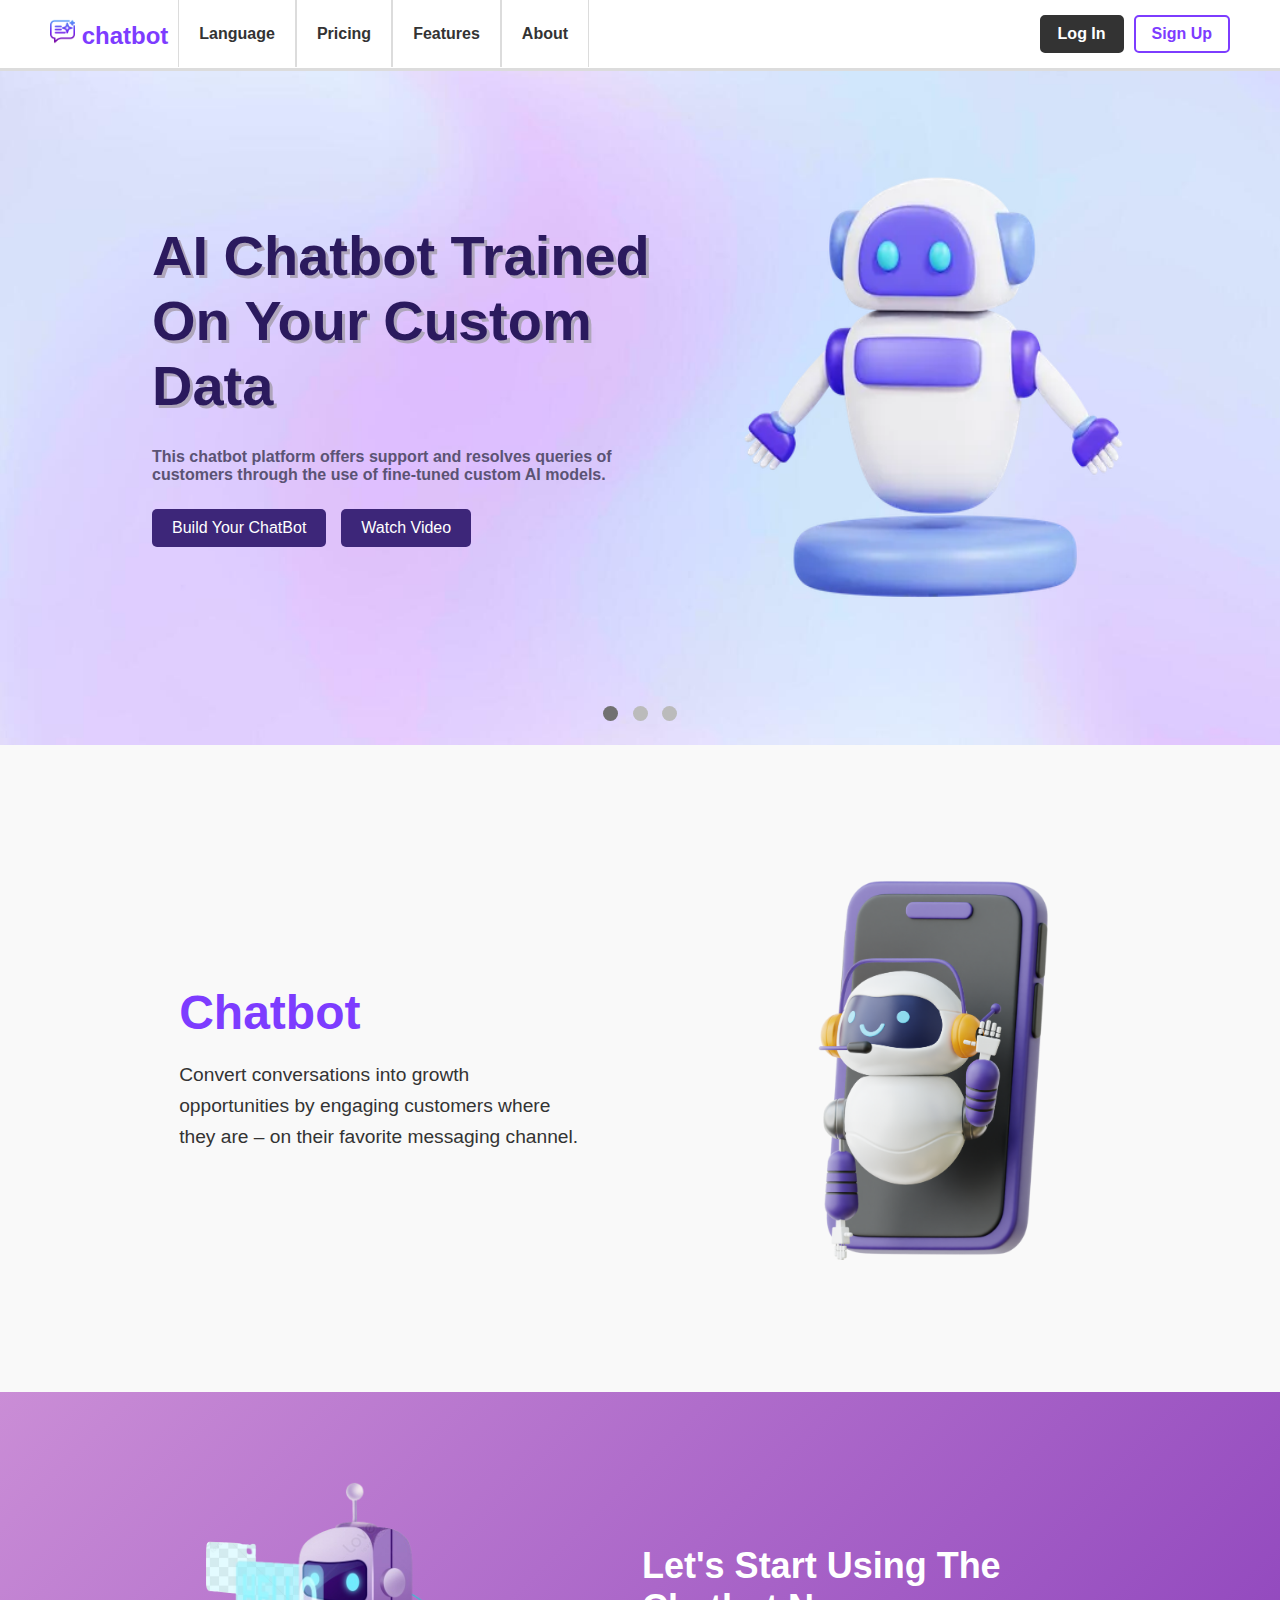
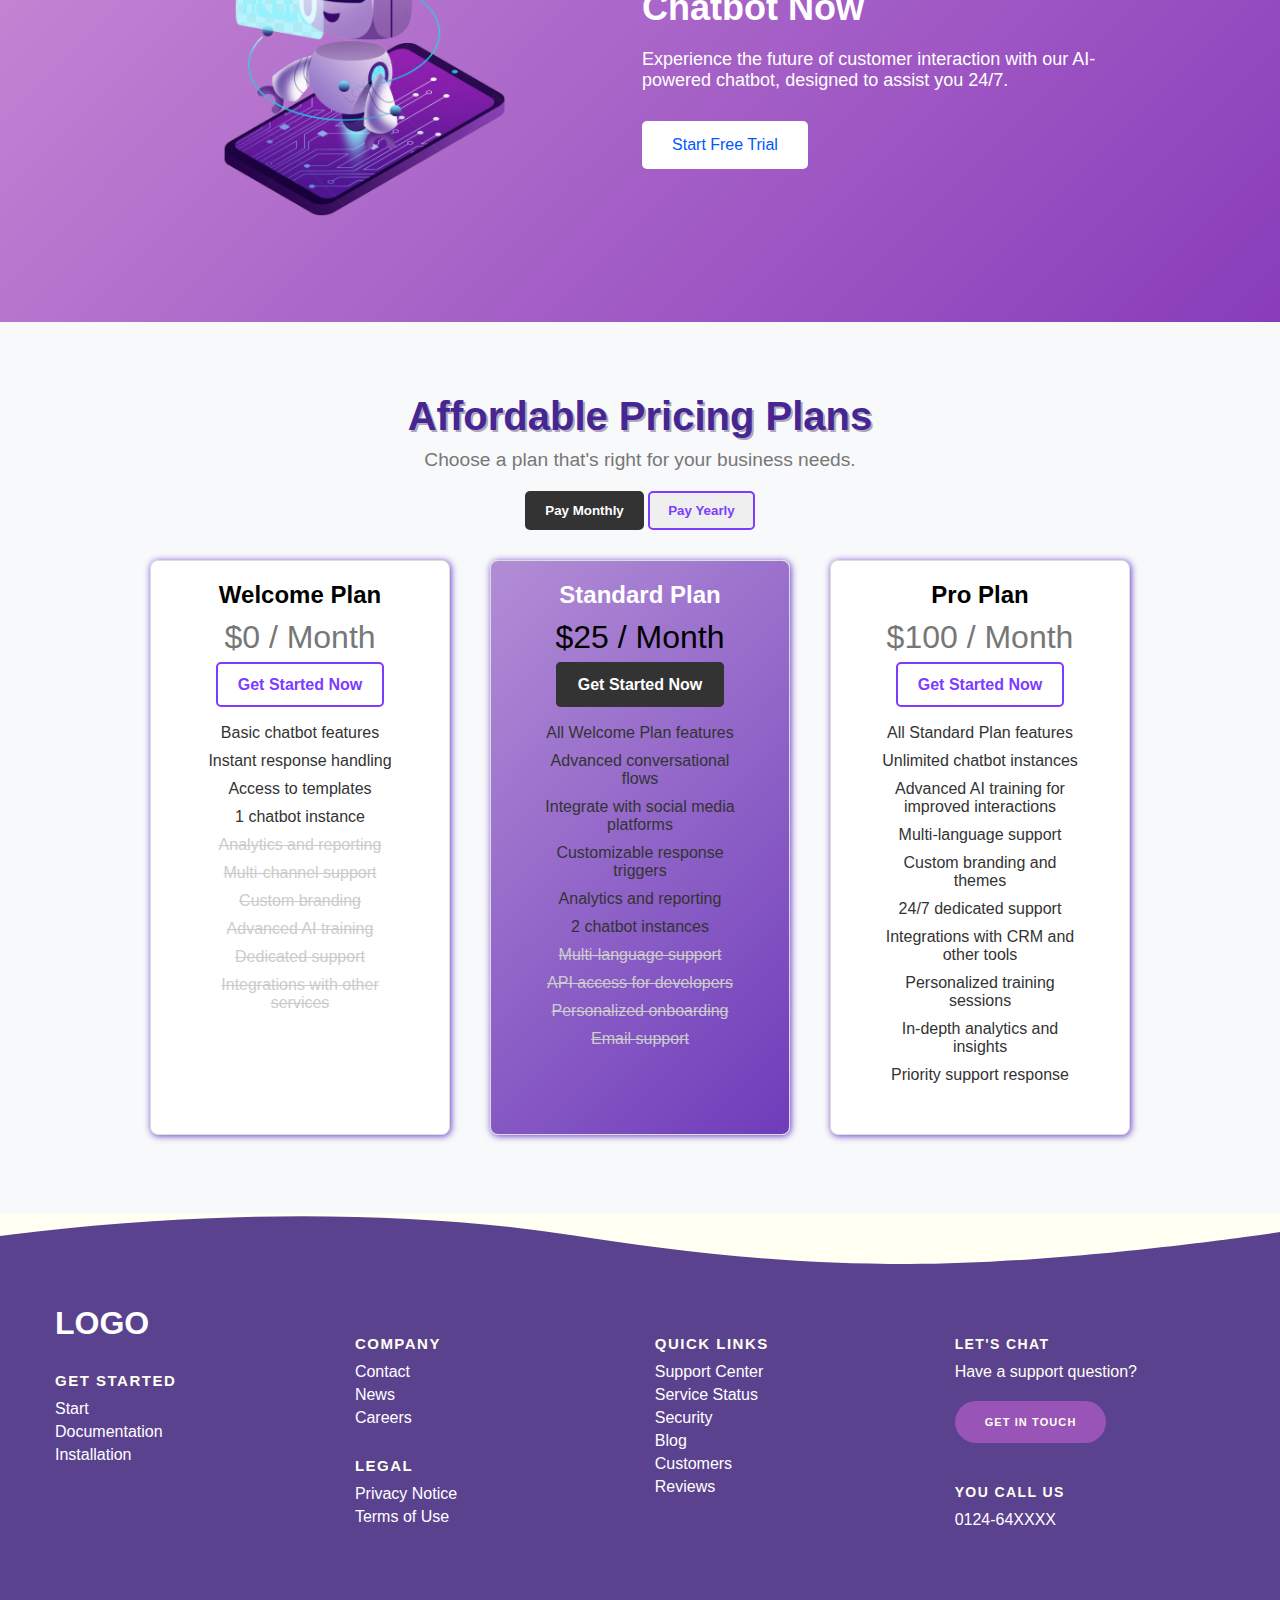
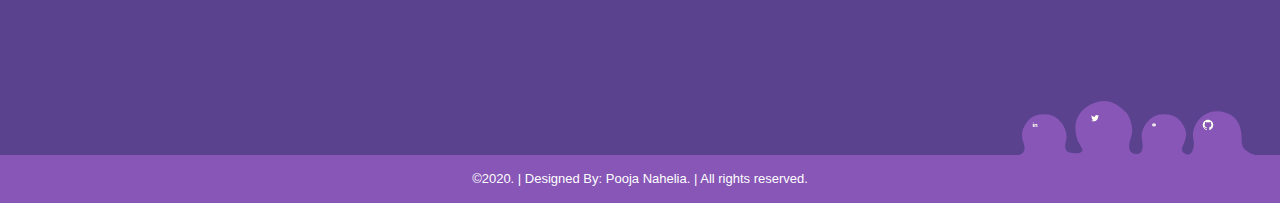
==== commit 05a9339e: "Linking front page with the login page and the sign up page" ====
--- a/Language-Learning-Chatbot/public/index.html
+++ b/Language-Learning-Chatbot/public/index.html
@@ -5,8 +5,6 @@
     <meta name="viewport" content="width=device-width, initial-scale=1.0">
     <title>Language Learning Chatbot</title>
     <link rel="stylesheet" href="../public/css/styles.css">
-    <link rel="stylesheet" href="https://cdnjs.cloudflare.com/ajax/libs/font-awesome/6.0.0-beta3/css/all.min.css">
-
 </head>
 <body>
     <nav class="navbar">
@@ -17,7 +15,7 @@
         </div>
         <div class="logo">
             <a href="#">
-                <img src="./images/ai-technology.png" id="logo-icon" alt="Chatbot">
+                <img src="./images/ai-technology.png" id="logo-icon"alt="Chatbot">
                 chatbot
             </a>
         </div>
@@ -30,26 +28,27 @@
                     <a href="#">Spanish</a>
                 </div>
             </li>
-            <li><a href="#pricing">Pricing</a></li>
-            <li><a href="#how-it-works">Features</a></li>
-            <li><a href="#About">About</a></li>
+            <li><a href="#">Pricing</a></li>
+            <li><a href="#">Features</a></li>
+            <li><a href="#">About</a></li>
         </ul>
         <div class="auth-buttons">
-            <a href="#" class="signup-btn">Sign Up</a>
-            <a href="#" class="login-btn">Log In</a>
-        </div>
+          <a href="../public/login.html" class="login-btn">Log In</a>
+          <a href="../public/login.html?signup=true" class="signup-btn">Sign Up</a>
+           </div>
     </nav>
 
     <main>
+        <!-- Slideshow container for entire hero section -->
         <div class="slideshow-container">
             <!-- First slide -->
             <section class="hero slide fade">
                 <div class="hero-text">
-                    <h1>Learn Languages Effortlessly with AI</h1>
-                    <p>Our AI language learning chatbot is here to guide you through interactive conversations, helping you grasp new languages at your own pace.</p>
+                    <h1>AI Chatbot Trained On Your Custom Data</h1>
+                    <p>This chatbot platform offers support and resolves queries of customers through the use of fine-tuned custom AI models.</p>
                     <div class="buttons">
-                        <a class="button build-btn" href="#">Start Learning</a>
-                        <a class="button watch-video-btn" href="#">Watch Demo</a>
+                        <a class="button build-btn" href="#">Build Your ChatBot</a>
+                        <a class="button watch-video-btn" href="#">Watch Video</a>
                     </div>
                 </div>
                 <div class="chatbot-image">
@@ -60,11 +59,11 @@
             <!-- Second slide -->
             <section class="hero slide fade">
                 <div class="hero-text">
-                    <h1>Enhance Your Vocabulary and Skills</h1>
-                    <p>With tailored lessons and real-time feedback, our chatbot adapts to your learning style, making language acquisition enjoyable and effective.</p>
+                    <h1>Transform Your Business with AI</h1>
+                    <p>Our platform integrates AI with your business, enhancing customer engagement with powerful chatbots trained on your specific data.</p>
                     <div class="buttons">
                         <a class="button build-btn" href="#">Get Started</a>
-                        <a class="button watch-video-btn" href="#">Explore Features</a>
+                        <a class="button watch-video-btn" href="#">Learn More</a>
                     </div>
                 </div>
             </section>
@@ -72,11 +71,11 @@
             <!-- Third slide -->
             <section class="hero slide fade">
                 <div class="hero-text">
-                    <h1>Practice Anytime, Anywhere</h1>
-                    <p>Our chatbot is available 24/7, providing you with instant language practice, whether you're at home or on the go.</p>
+                    <h1>Enhance Your Customer Experience</h1>
+                    <p>Provide 24/7 customer support and boost satisfaction using AI-powered chatbots tailored to your audience.</p>
                     <div class="buttons">
-                        <a class="button build-btn" href="#">Try It Now</a>
-                        <a class="button watch-video-btn" href="#">Learn More</a>
+                        <a class="button build-btn" href="#">Start Now</a>
+                        <a class="button watch-video-btn" href="#">Explore</a>
                     </div>
                 </div>
             </section>
@@ -86,13 +85,13 @@
                 <span class="dot" onclick="currentSlide(3)"></span>
             </div>
         </div>
-
+        
         <!-- Chatbot Section -->
         <section class="chatbot-section">
             <div class="chatbot-container">
                 <div class="chatbot-text">
-                    <h2>Your Personal Language Tutor</h2>
-                    <p>Engage in immersive conversations to improve your fluency. Our chatbot is designed to support your learning journey with personalized interactions.</p>
+                    <h2>Chatbot</h2>
+                    <p>Convert conversations into growth opportunities by engaging customers where they are – on their favorite messaging channel.</p>
                 </div>
                 <div class="chatbot1-image">
                     <img src="./images/WhyConvoAi.png" alt="ConvoAI Illustration">
@@ -100,61 +99,8 @@
             </div>
         </section>
 
+       
     </main>
-    <section class="block-section1"> 
-        <div class="block-image">
-            <img src="./images/Screenshot 2024-10-18 221736-Photoroom.png" alt="Chatbot Image" class="block-img">
-        </div>
-        <div class="block-content">
-            <h1>Start Your Language Learning Journey Today</h1>
-            <p>Unlock the potential of our AI chatbot to make language learning fun and effective. Join now for a personalized experience!</p>
-            <button class="cta-btn">Start Free Trial</button>
-        </div>
-    </section>
-    <hr>
-    <section class="how-it-works" id="how-it-works">
-        <div class="container">
-            <h2>How It Works</h2>
-            <p>Empower Your Language Skills with AI</p>
-            <div class="steps">
-                <!-- Step 1 -->
-                <div class="step">
-                    <img src="C:\Users\DELL\Downloads\LANGUA~2\LANGUA~1\LANGUA~1\public\images\AI-VID~1.WEB" alt="Upload Data">
-                    <h3>Choose Your Language</h3>
-                    <p>Select the language you want to learn and let our chatbot guide you through tailored lessons.</p>
-                </div>
-                <!-- Step 2 -->
-                <div class="step">
-                    <img src="./images/9473245.webp" alt="Train AI">
-                    <h3>Interactive Learning</h3>
-                    <p>Engage in conversations with the chatbot to practice speaking and comprehension skills.</p>
-                </div>
-                <!-- Step 3 -->
-                <div class="step">
-                    <img src="C:\Users\DELL\Downloads\LANGUA~2\LANGUA~1\LANGUA~1\public\images\3D-REN~1.WEB" alt="Deploy Chatbot">
-                    <h3>Track Your Progress</h3>
-                    <p>Receive feedback and track your improvement as you progress through lessons.</p>
-                </div>
-            </div>
-        </div>
-    </section>
-
-    <section class="integration-section">
-      <div class="icons">
-          <img src="./images/idea.png" alt="Notion">
-          <img src="./images/word.png" alt="Word">
-          <img src="./images/google-drive.png" alt="Google Drive">
-          <img src="./images/slack.png" alt="Slack">
-          <img src="./images/whatsapp.png" alt="WhatsApp">
-      </div>
-      <h1>Our Chatbots Integrate With Your Channels</h1>
-      <p>Let our chatbots help your customers across multiple social media channels at once.</p>
-  </section>
- 
-  <div class="whatsapp-button" onclick="openWhatsApp()">
-    <i class="fab fa-whatsapp"></i>
-</div>
-
     <section class="block-section"> 
         <div class="block-image">
             <img src="./images/Intelligent-robot-digital-life-intelligence-technological-sense-luminous-efficiency_133025_wh860-removebg.png" alt="Chatbot Image" class="block-img">
@@ -167,7 +113,7 @@
     </section>
     
     <!-- Pricing Section -->
-    <section class="pricing-plans" id="pricing">
+    <section class="pricing-plans">
         <h1>Affordable Pricing Plans</h1>
         <p>Choose a plan that's right for your business needs.</p>
         <div class="toggle-buttons">
